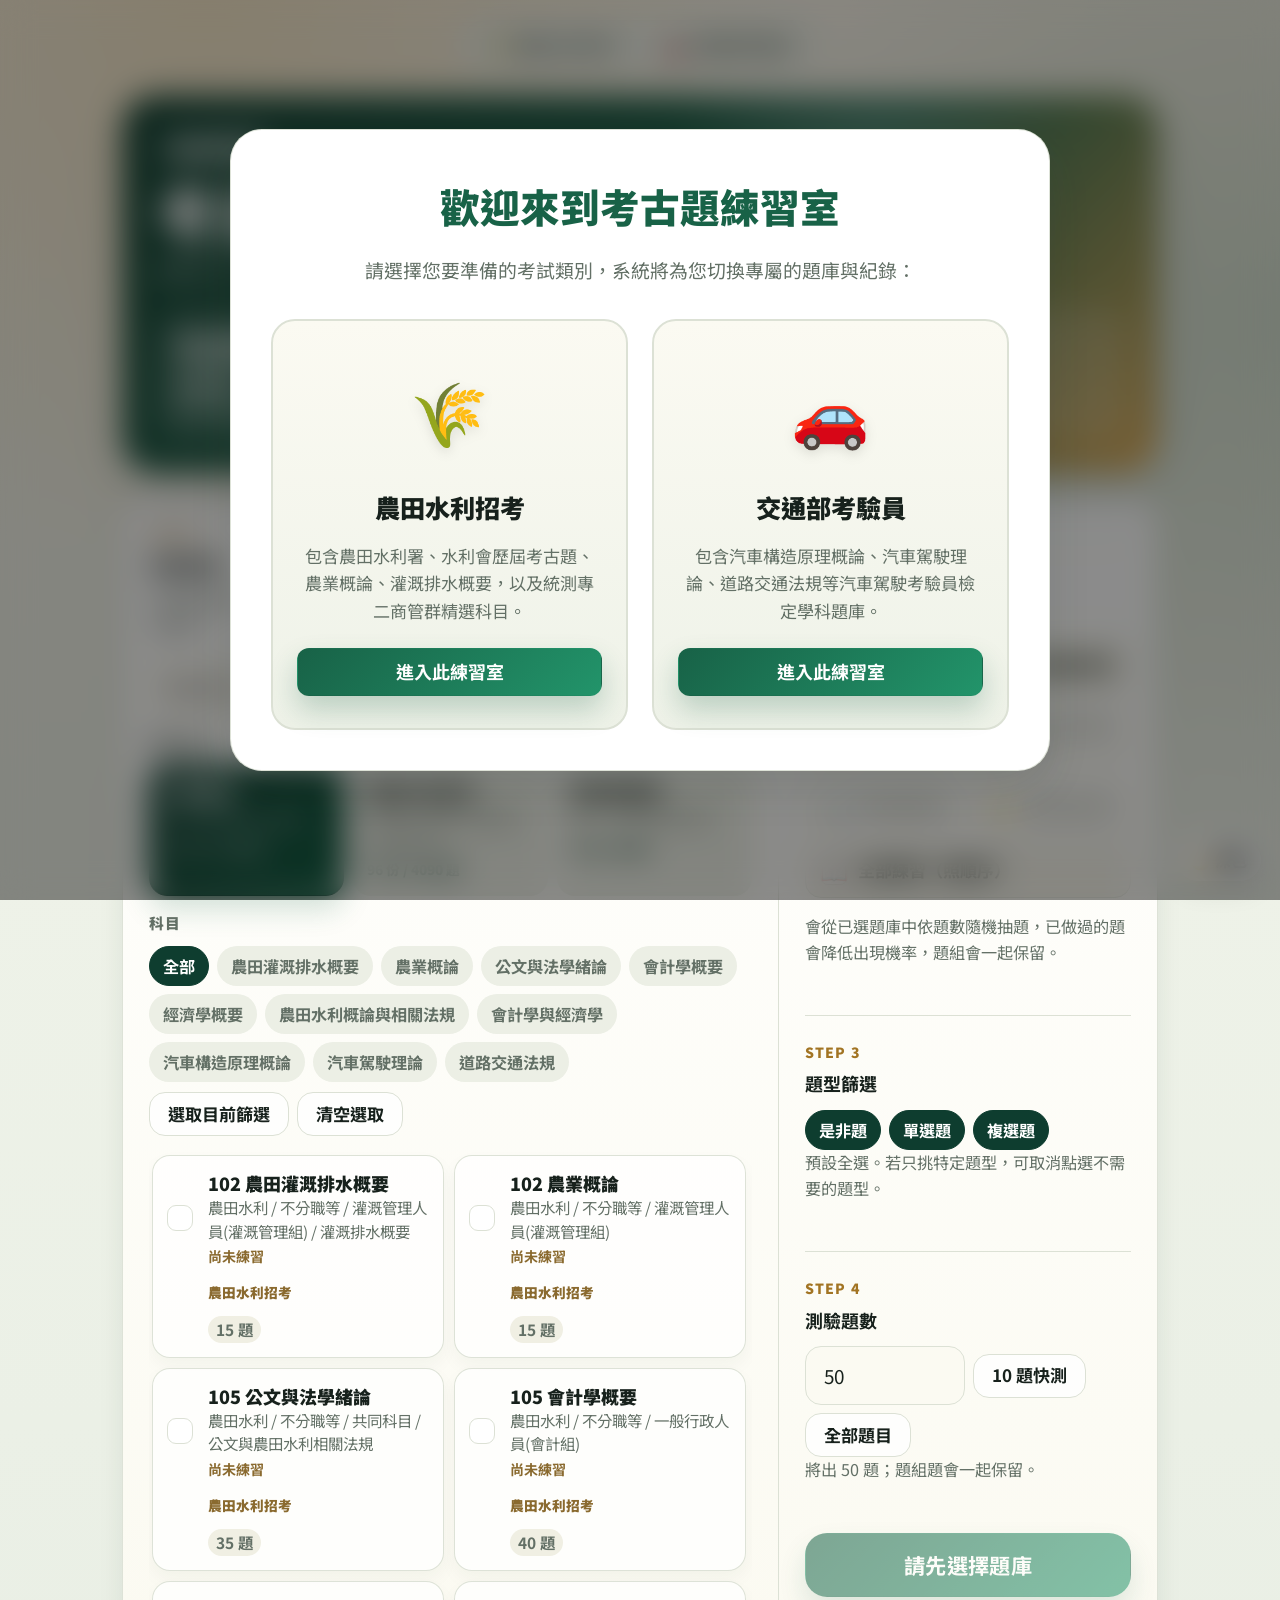
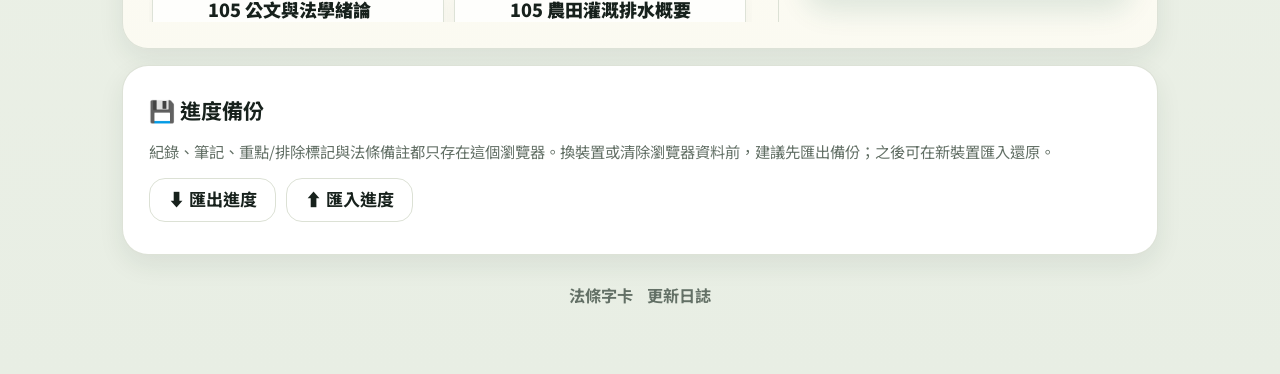
==== index.html @ 8296f707 "feat: 歷程紀錄加入展開/收合，預設只顯示最近 5 筆 Co-Authored-By: Claude Opus 4.8 <noreply@anthropic.com>" ====
<!DOCTYPE html>
<html lang="zh-TW">

<head>
  <link rel="icon" href="assets/icons/icon-192.png">
  <link rel="manifest" href="manifest.json">
  <link rel="apple-touch-icon" href="assets/icons/apple-touch-icon.png">
  <meta name="theme-color" content="#0e3d2f">
  <meta charset="UTF-8">
  <meta name="viewport" content="width=device-width, initial-scale=1.0">
  <title>考古題練習室 | 靜態版</title>
  <link rel="stylesheet" href="css/style.css?v=theme2">
</head>

<body>
  <div class="container fade-in">

    <!-- Top segmented track switcher -->
    <div class="track-switcher-wrap">
      <div class="track-switcher">
        <button class="track-btn" id="trackBtnIrrigation" onclick="switchTrack('irrigation')">🌾 農田水利招考</button>
        <button class="track-btn" id="trackBtnTraffic" onclick="switchTrack('traffic')">🚗 交通部考驗員</button>
      </div>
    </div>

    <section class="hero-panel">
      <div class="page-header">
        <div class="eyebrow">題庫持續更新</div>
        <h1>考古題練習室</h1>
        <p class="subtitle">農田水利、統測專二與更多題庫，都用同一套流程練習。</p>
      </div>

      <div class="stat-row" id="statRow">
        <div class="stat-box" onclick="navigateToBrowse()">
          <div class="num" id="totalCount">...</div>
          <div class="lbl">題庫總覽</div>
          <div class="stat-note">查看全部題庫</div>
        </div>
        <div class="stat-box" onclick="navigateTo('wrong.html?scope=today')">
          <div class="num red" id="todayWrongCount">0</div>
          <div class="lbl">今日錯題</div>
          <div class="stat-note">立即複習</div>
        </div>
        <div class="stat-box" onclick="navigateTo('wrong.html?scope=past')">
          <div class="num red" id="pastWrongCount">0</div>
          <div class="lbl">往日錯題</div>
          <div class="stat-note">回頭補洞</div>
        </div>
        <div class="stat-box" onclick="navigateToBrowse()">
          <div class="num" id="practicedCount">0</div>
          <div class="lbl">已練題數</div>
          <div class="stat-note" id="practicedNote">尚未開始</div>
        </div>
      </div>
    </section>

    <!-- Settings -->
    <div class="card quiz-dashboard mb-16">
      <div class="settings-section">
        <div class="settings-head">
          <div>
            <div class="section-kicker">Step 1</div>
            <label>挑選題庫</label>
            <div class="settings-hint">先選題庫系列，再挑該系列底下的科目與年份；也可以一次勾多份混合練習。</div>
          </div>
          <div class="selected-pill" id="selectedSummary">載入中...</div>
        </div>

        <input id="bankSearch" class="bank-search" type="search" placeholder="搜尋年份、科目、來源，例如 112、會計、統測..." oninput="renderBankBrowser()">
        <div class="filter-label">題庫系列</div>
        <div class="collection-grid" id="sourceFilters"></div>
        <div class="filter-label">科目</div>
        <div class="filter-row" id="subjectFilters"></div>
        <div class="bank-toolbar">
          <button class="btn btn-secondary btn-sm" onclick="selectVisibleBanks()">選取目前篩選</button>
          <button class="btn btn-secondary btn-sm" onclick="clearSelectedBanks()">清空選取</button>
        </div>
        <div id="bankList" class="bank-list">
          <div class="text-dim">題庫載入中...</div>
        </div>
      </div>

      <div class="settings-section">
        <div class="section-kicker">Step 2</div>
        <label class="mb-8">測驗模式</label>
        <!-- Premium Grid Mode Select Cards -->
        <div class="mode-select-grid mb-16" id="modeSelectGrid">
          <div class="mode-card active" data-value="random" onclick="selectQuizMode('random')">
            <span class="mode-icon">🎲</span>
            <span class="mode-title">隨機抽題</span>
          </div>
          <div class="mode-card" data-value="unseen" id="modeCardUnseen" onclick="selectQuizMode('unseen')">
            <span class="mode-icon">🆕</span>
            <span class="mode-title">沒做過的題</span>
          </div>
          <div class="mode-card" data-value="wrong" id="modeCardWrong" onclick="selectQuizMode('wrong')">
            <span class="mode-icon">❌</span>
            <span class="mode-title">曾錯過的題</span>
          </div>
          <div class="mode-card" data-value="still-wrong" id="modeCardStillWrong" onclick="selectQuizMode('still-wrong')">
            <span class="mode-icon">⏳</span>
            <span class="mode-title">至今仍錯的題</span>
          </div>
          <div class="mode-card" data-value="stat" id="modeCardStat" onclick="selectQuizMode('stat')">
            <span class="mode-icon">📊</span>
            <span class="mode-title">常錯題篩選</span>
          </div>
          <div class="mode-card" data-value="key" id="modeCardKey" onclick="selectQuizMode('key')">
            <span class="mode-icon">⭐</span>
            <span class="mode-title">重點標記題</span>
          </div>
          <div class="mode-card" data-value="all" onclick="selectQuizMode('all')">
            <span class="mode-icon">📖</span>
            <span class="mode-title">全部練習（照順序）</span>
          </div>
        </div>
        <input type="hidden" id="quizMode" value="random">
        <div class="settings-hint" id="modeHelp">會從已選題庫中依題數抽題，已做過的題會降低出現機率，題組會一起保留。</div>
        <div id="statFilterPanel" class="mode-scope-panel" style="display:none">
          <div class="scope-head">
            <span class="scope-title">篩選門檻</span>
            <span class="scope-summary" id="statFilterCount"></span>
          </div>
          <div class="scope-hint">依每題歷史累計成績篩選，與題目上的「作答 N 次 · 對 X／錯 Y」同口徑（跳過不計，後來答對過仍算錯過）。</div>
          <div class="stat-filter-row">
            <span>累計答錯 ≥</span>
            <input id="statMinWrong" class="number-input stat-num-input" type="number" min="1" step="1" value="3" inputmode="numeric" oninput="onStatFilterChange()">
            <span>次，且正確率低於</span>
            <input id="statMaxAcc" class="number-input stat-num-input" type="number" min="1" max="100" step="1" placeholder="不限" inputmode="numeric" oninput="onStatFilterChange()">
            <span>%（留空＝不限）</span>
          </div>
        </div>
        <div id="modeScopePanel" class="mode-scope-panel" style="display:none"></div>
      </div>

      <div class="settings-section">
        <div class="section-kicker">Step 3</div>
        <label class="mb-8">題型篩選</label>
        <div class="filter-row" id="typeFilters">
          <button class="filter-chip active" id="typeBtnTF" onclick="toggleTypeFilter('tf')">是非題</button>
          <button class="filter-chip active" id="typeBtnSC" onclick="toggleTypeFilter('sc')">單選題</button>
          <button class="filter-chip active" id="typeBtnMC" onclick="toggleTypeFilter('mc')">複選題</button>
        </div>
        <div class="settings-hint">預設全選。若只挑特定題型，可取消點選不需要的題型。</div>
      </div>

      <div class="settings-section">
        <div class="section-kicker">Step 4</div>
        <label class="mb-8">測驗題數</label>
        <div class="quiz-count-row">
          <input id="numQuestions" class="number-input" type="number" min="1" step="1" value="50" inputmode="numeric" oninput="syncCountFromInput()">
          <button class="btn btn-secondary btn-sm" onclick="setQuestionCount(10)">10 題快測</button>
          <button class="btn btn-secondary btn-sm" onclick="setQuestionCount(0)">全部題目</button>
        </div>
        <div class="settings-hint" id="countHelp">輸入 1 以上的題數；選「全部題目」會使用目前題庫可用的全部題數。</div>
      </div>

      <button id="startBtn" class="btn btn-primary btn-block" onclick="doStart()">🚀 開始測驗練習</button>
    </div>

    <div id="resumeCard" class="card mb-16" style="display:none;border-color:var(--gold);background:var(--paper)">
      <div style="display:flex;align-items:center;justify-content:space-between;flex-wrap:wrap;gap:12px">
        <div>
          <strong style="font-size:1.1rem">👋 您有上次未完成的測驗</strong>
          <div class="text-dim" style="font-size:0.95rem" id="resumeInfo"></div>
        </div>
        <div style="display:flex;gap:10px">
          <button class="btn btn-primary btn-sm" onclick="doResume()">繼續測驗</button>
          <button class="btn btn-secondary btn-sm" onclick="discardSession()">捨棄</button>
        </div>
      </div>
    </div>

    <!-- History -->
    <div class="card" id="historyCard" style="display:none">
      <h3 class="mb-12">📊 歷程紀錄</h3>
      <div id="historyList"></div>
      <div class="mt-16 text-center">
        <button class="btn btn-danger btn-sm" onclick="clearAll()">🧹 清除所有紀錄</button>
      </div>
    </div>

    <!-- Data backup -->
    <div class="card" id="backupCard">
      <h3 class="mb-8">💾 進度備份</h3>
      <p class="text-dim" style="font-size:0.85rem;margin-bottom:12px">紀錄、筆記、重點/排除標記與法條備註都只存在這個瀏覽器。換裝置或清除瀏覽器資料前，建議先匯出備份；之後可在新裝置匯入還原。</p>
      <div style="display:flex;gap:10px;flex-wrap:wrap">
        <button class="btn btn-secondary btn-sm" onclick="doExportProgress()">⬇️ 匯出進度</button>
        <label class="btn btn-secondary btn-sm" style="cursor:pointer">⬆️ 匯入進度
          <input id="progressImport" type="file" accept="application/json" onchange="doImportProgress(event)" style="display:none">
        </label>
      </div>
    </div>

    <div class="footer-links">
      <a href="laws.html">法條字卡</a>
      <a href="changelog.html">更新日誌</a>
    </div>

  </div>

  <!-- Stunning full-screen Glassmorphic Track Selection Overlay -->
  <div class="track-overlay" id="trackOverlay" style="display: none;">
    <div class="track-modal fade-in">
      <div class="track-modal-header">
        <h2>歡迎來到考古題練習室</h2>
        <p>請選擇您要準備的考試類別，系統將為您切換專屬的題庫與紀錄：</p>
      </div>
      <div class="track-cards-container">
        <div class="track-card card-irrigation" onclick="selectTrack('irrigation')">
          <div class="track-icon">🌾</div>
          <h3>農田水利招考</h3>
          <p>包含農田水利署、水利會歷屆考古題、農業概論、灌溉排水概要，以及統測專二商管群精選科目。</p>
          <button class="btn btn-primary btn-block" style="min-height: 48px; border-radius: 12px; font-size: 1rem; padding: 8px 16px;">進入此練習室</button>
        </div>
        <div class="track-card card-traffic" onclick="selectTrack('traffic')">
          <div class="track-icon">🚗</div>
          <h3>交通部考驗員</h3>
          <p>包含汽車構造原理概論、汽車駕駛理論、道路交通法規等汽車駕駛考驗員檢定學科題庫。</p>
          <button class="btn btn-primary btn-block" style="min-height: 48px; border-radius: 12px; font-size: 1rem; padding: 8px 16px;">進入此練習室</button>
        </div>
      </div>
    </div>
  </div>

  <script src="js/shared.js?v=theme2"></script>
  <script>
    let allQuestions = [];
    let currentBank = '';
    let BANK_INFO = [];
    let ALL_BANKS = [];
    let selectedBanks = new Set();
    let activeSource = '全部';
    let activeSubject = '全部';
    let visibleBanks = [];
    let useAllQuestions = false;

    let COLLECTIONS = [];

    function selectTrack(track) {
      setSelectedTrack(track);
      
      const overlay = document.getElementById('trackOverlay');
      overlay.style.opacity = '0';
      setTimeout(() => {
        overlay.style.display = 'none';
        overlay.style.opacity = '1';
      }, 300);
      
      document.getElementById('trackBtnIrrigation').classList.toggle('active', track === 'irrigation');
      document.getElementById('trackBtnTraffic').classList.toggle('active', track === 'traffic');
      
      applyTrackFilter();
      updateSubtitle();
    }

    function switchTrack(track) {
      if (getSelectedTrack() === track) return;
      setSelectedTrack(track);
      
      document.getElementById('trackBtnIrrigation').classList.toggle('active', track === 'irrigation');
      document.getElementById('trackBtnTraffic').classList.toggle('active', track === 'traffic');
      
      applyTrackFilter();
      updateSubtitle();
    }

    function updateSubtitle() {
      const track = getSelectedTrack();
      const subtitleEl = document.querySelector('.hero-panel .subtitle');
      if (subtitleEl) {
        if (track === 'traffic') {
          subtitleEl.textContent = '交通部公路局公路監理人員汽車駕駛考驗員歷年精選學科題庫。';
        } else {
          subtitleEl.textContent = '農田水利、統測專二與更多題庫，都用同一套流程練習。';
        }
      }
    }

    function applyTrackFilter() {
      const track = getSelectedTrack();
      
      if (track === 'traffic') {
        COLLECTIONS = [
          { id: '全部', title: '全部題庫', desc: '跨系列搜尋與混合練習' },
          { id: 'traffic-structure', title: '汽車構造原理', desc: '汽車構造與構造原理概論' },
          { id: 'traffic-theory', title: '汽車駕駛理論', desc: '駕駛理論與安全駕駛知識' },
          { id: 'traffic-law', title: '道路交通法規', desc: '交通安全法規與相關監理實務' }
        ];
      } else {
        COLLECTIONS = [
          { id: '全部', title: '全部題庫', desc: '跨系列搜尋與混合練習' },
          { id: 'irrigation', title: '農田水利招考', desc: '水利會、農田水利署與共同/專業科目' },
          { id: 'tve-business', title: '統測商管群', desc: '專二：會計學與經濟學' }
        ];
      }
      
      const colGrid = document.getElementById('sourceFilters');
      if (colGrid) {
        colGrid.style.setProperty('--cols', track === 'traffic' ? 4 : 3);
      }

      BANK_INFO = ALL_BANKS.filter(isBankInActiveTrack);
      selectedBanks = new Set();
      
      document.getElementById('totalCount').textContent =
        BANK_INFO.reduce((sum, bank) => sum + (bank.count || 0), 0);
      
      activeSource = '全部';
      activeSubject = '全部';
      renderBankBrowser();
      
      // 2. Check for saved session
      try {
        const raw = localStorage.getItem('quiz_session');
        if (raw) {
          const saved = JSON.parse(raw);
          if (saved.quizQ && saved.quizQ.length > 0) {
            const sessionBank = saved.bank || (saved.quizQ[0] && saved.quizQ[0]._bank) || '';
            if (isBankFileInActiveTrack(sessionBank)) {
              const answered = Object.keys(saved.userAns || {}).length;
              const total = saved.quizQ.length;
              const mins = Math.floor((saved.elapsed || 0) / 60);
              document.getElementById('resumeInfo').textContent =
                `${total} 題中已做 ${answered} 題，已用時 ${mins} 分鐘`;
              document.getElementById('resumeCard').style.display = 'block';
            } else {
              document.getElementById('resumeCard').style.display = 'none';
            }
          }
        } else {
          document.getElementById('resumeCard').style.display = 'none';
        }
      } catch { }

      const wp = getWrongPool();
      document.getElementById('todayWrongCount').textContent = wp.today_wrong.length;
      document.getElementById('pastWrongCount').textContent = wp.past_wrong.length;

      const ps = getPracticeStats();
      const trackTotal = BANK_INFO.reduce((sum, bank) => sum + (bank.count || 0), 0);
      const pct = trackTotal ? Math.round(ps.attemptedCount / trackTotal * 100) : 0;
      document.getElementById('practicedCount').textContent = ps.attemptedCount;
      document.getElementById('practicedNote').textContent = ps.attemptedCount
        ? `共 ${trackTotal} 題 · 涵蓋 ${pct}%`
        : '尚未開始';

      const wrongCard = document.getElementById('modeCardWrong');
      const stillWrongCard = document.getElementById('modeCardStillWrong');
      const statCard = document.getElementById('modeCardStat');
      const keyCard = document.getElementById('modeCardKey');

      if (wrongCard && stillWrongCard) {
        const hasWrong = wp.ever_wrong.length > 0;
        wrongCard.classList.toggle('disabled', !hasWrong);
        stillWrongCard.classList.toggle('disabled', !hasWrong);
        wrongCard.querySelector('.mode-title').textContent = hasWrong ? `曾錯過的題 (${wp.ever_wrong.length})` : '曾錯過的題';
        stillWrongCard.querySelector('.mode-title').textContent = hasWrong ? `至今仍錯的題 (${wp.still_wrong.length})` : '至今仍錯的題';
        // 常錯題篩選與「曾錯過的題」共用同一個母集合（錯 ≥ 1 次），沒錯題時一併停用
        if (statCard) statCard.classList.toggle('disabled', !hasWrong);
      }

      const keyQuestions = getQuestionsWithTag('key').filter(item => isBankFileInActiveTrack(item.bank));
      const keyCount = keyQuestions.length;
      if (keyCard) {
        const hasKey = keyCount > 0;
        keyCard.classList.toggle('disabled', !hasKey);
        keyCard.querySelector('.mode-title').textContent = hasKey ? `重點標記題 (${keyCount})` : '重點標記題';
      }

      // Reset to random if active mode is disabled
      const activeVal = document.getElementById('quizMode').value;
      if ((activeVal === 'wrong' || activeVal === 'still-wrong' || activeVal === 'stat') && wp.ever_wrong.length === 0) {
        selectQuizMode('random');
      } else if (activeVal === 'key' && keyCount === 0) {
        selectQuizMode('random');
      }
      updateModeHelp();
      renderModeScopePanel();

      renderHistoryList();
    }

    function bankFileLabel(file) {
      const b = ALL_BANKS.find(x => x.file === file);
      if (b) return bankTitle(b);
      return (file || '').replace(/^.*\//, '').replace(/\.json$/, '');
    }

    function sessionBankSummary(h) {
      const files = [...new Set((h.answers || []).map(a => a.bank).filter(Boolean))];
      if (!files.length) return '';
      // 依 displayName（含年份+科目）分組，組內列出梯次/年度檢定，避免同名混淆
      const groups = new Map();
      files.forEach(f => {
        const b = ALL_BANKS.find(x => x.file === f);
        const title = b ? bankTitle(b) : bankFileLabel(f);
        const cat = b ? (b.category || '') : '';
        if (!groups.has(title)) groups.set(title, []);
        if (cat) groups.get(title).push(cat);
      });
      return [...groups.entries()]
        .map(([title, cats]) => cats.length ? `${title}（${cats.join('、')}）` : title)
        .join('、');
    }

    // 歷程紀錄預設只顯示最近幾筆，其餘可展開／收合
    const HISTORY_COLLAPSE_THRESHOLD = 5;
    let historyExpanded = false;

    function toggleHistoryExpanded() {
      historyExpanded = !historyExpanded;
      renderHistoryList();
    }

    function renderHistoryList() {
      const allHistory = loadLocalHistory();
      const filteredHistory = allHistory
        .map((h, index) => ({ record: h, index }))
        .filter(item => isSessionInActiveTrack(item.record));

      const historyCard = document.getElementById('historyCard');
      const list = document.getElementById('historyList');

      if (filteredHistory.length > 0) {
        historyCard.style.display = 'block';
        const ordered = filteredHistory.slice().reverse();
        const collapsible = ordered.length > HISTORY_COLLAPSE_THRESHOLD;
        const shown = (collapsible && !historyExpanded)
          ? ordered.slice(0, HISTORY_COLLAPSE_THRESHOLD)
          : ordered;
        const rows = shown.map((item) => {
          const h = item.record;
          const realIdx = item.index;
          const pct = h.score || 0;
          const cls = pct >= 70 ? 'text-green' : 'text-red';
          const bankSummary = sessionBankSummary(h);
          return `<div style="display:flex;justify-content:space-between;align-items:center;padding:10px 0;border-bottom:1px solid var(--border);">
          <div>
            <div>
              <span class="text-dim" style="font-size:0.9rem">${h.date || '?'}</span>
              <span class="fw-900 ${cls}" style="margin-left:12px">${pct}分 (${h.correct}/${h.total})</span>
            </div>
            ${bankSummary ? `<div class="text-dim" style="font-size:0.8rem;margin-top:3px">📄 ${esc(bankSummary)}</div>` : ''}
          </div>
          <div style="display:flex;gap:8px;">
            <button class="btn btn-secondary btn-sm" style="padding:6px 12px;min-height:36px;font-size:0.85rem" onclick="viewHistory(${realIdx})">查閱</button>
            <button class="btn btn-sm" style="padding:6px 12px;min-height:36px;font-size:0.85rem;background:var(--wrong-bg);color:var(--wrong);border:1px solid #e57373" onclick="deleteSingle(${realIdx})">刪除</button>
          </div>
        </div>`;
        }).join('');
        const toggle = collapsible
          ? `<div class="text-center" style="margin-top:12px">
              <button class="btn btn-secondary btn-sm" style="font-size:0.85rem" onclick="toggleHistoryExpanded()">${historyExpanded ? '收合' : `展開全部 (${ordered.length})`}</button>
            </div>`
          : '';
        list.innerHTML = rows + toggle;
      } else {
        historyCard.style.display = 'none';
        list.innerHTML = '';
      }
    }

    function bankTitle(bank) {
      return bank.displayName || `${bank.year || ''} ${bank.subject || bank.name || ''}`.trim();
    }

    function getSelectedBankList() {
      return BANK_INFO.filter(bank => selectedBanks.has(bank.file));
    }

    function selectedTotalCount() {
      return getSelectedBankList().reduce((sum, bank) => sum + (bank.count || 0), 0);
    }

    function updateSelectedSummary() {
      const selected = getSelectedBankList();
      const total = selectedTotalCount();
      document.getElementById('selectedSummary').textContent = selected.length
        ? `已選 ${selected.length} 份 / ${total} 題`
        : '請選擇題庫';
      currentBank = selected[0]?.file || '';
      syncCountFromInput();
      updateStartState();
    }

    function updateStartState() {
      const btn = document.getElementById('startBtn');
      if (!btn) return;
      const mode = document.getElementById('quizMode')?.value || 'random';
      const isScopeMode = SCOPE_MODES.includes(mode);
      let ready, emptyText;
      if (isScopeMode) {
        // scopeSelected 為 null 代表尚未渲染（視同全選）；否則需至少留一個來源題庫
        ready = !scopeSelected || scopeSelected.size > 0;
        emptyText = '請至少選擇一個來源題庫';
        if (mode === 'stat' && getModeSourceItems('stat').length === 0) {
          ready = false;
          emptyText = '沒有符合篩選門檻的題目';
        }
      } else {
        ready = selectedBanks.size > 0;
        emptyText = '請先選擇題庫';
      }
      btn.disabled = !ready;
      btn.textContent = ready ? '🚀 開始測驗練習' : emptyText;
    }

    function selectQuizMode(mode) {
      const card = document.querySelector(`.mode-card[data-value="${mode}"]`);
      if (card && card.classList.contains('disabled')) return;

      // Update active class
      document.querySelectorAll('.mode-card').forEach(c => c.classList.remove('active'));
      if (card) card.classList.add('active');

      // Update hidden input value
      const modeInput = document.getElementById('quizMode');
      if (modeInput) modeInput.value = mode;

      // 切換模式時重設「來源題庫」篩選（不同模式的錯題來源不同），預設全選
      scopeSelected = null;
      updateModeHelp();
      renderModeScopePanel();
    }

    // 「曾錯過/至今仍錯/重點標記」模式（SCOPE_MODES，定義於 shared.js）的來源題庫篩選（null 代表全選）
    let scopeSelected = null;
    let scopeBanks = [];

    // 「常錯題篩選」模式目前的門檻（minWrong 至少 1，避免抽到沒錯過的題）
    function getStatFilterParams() {
      const p = parseStatFilterInputs(
        document.getElementById('statMinWrong')?.value,
        document.getElementById('statMaxAcc')?.value
      );
      return { minWrong: Math.max(1, p.minWrong), maxAccPct: p.maxAccPct };
    }

    function updateStatFilterCount() {
      const el = document.getElementById('statFilterCount');
      if (!el) return;
      el.textContent = `符合門檻 ${getModeSourceItems('stat').length} 題`;
    }

    function onStatFilterChange() {
      // 門檻變動等於重新定義來源集合，題庫篩選重置為全選；
      // 若沿用舊選取，被門檻暫時剔除再加回的題庫會默默維持未勾選
      scopeSelected = null;
      renderModeScopePanel();
      updateStatFilterCount();
      updateStartState();
    }

    function getModeSourceItems(mode) {
      if (mode === 'wrong' || mode === 'still-wrong') {
        const wp = getWrongPool();
        return mode === 'wrong' ? wp.ever_wrong : wp.still_wrong;
      }
      if (mode === 'stat') {
        const p = getStatFilterParams();
        return getStatFilteredItems(p.minWrong, p.maxAccPct);
      }
      if (mode === 'key') {
        return getQuestionsWithTag('key')
          .filter(item => isBankFileInActiveTrack(item.bank))
          .map(item => ({ bank: item.bank, qid: item.qid }));
      }
      return [];
    }

    function getModeSourceBanks(mode) {
      const counts = {};
      for (const it of getModeSourceItems(mode)) counts[it.bank] = (counts[it.bank] || 0) + 1;
      const banks = Object.keys(counts).map(file => ({ file, count: counts[file], title: bankFileLabel(file) }));
      // 清單內若有同名（年度＋科目相同、僅梯次/組別不同）的題庫，補上 category 以利區分
      const nameCount = {};
      banks.forEach(b => { nameCount[b.title] = (nameCount[b.title] || 0) + 1; });
      banks.forEach(b => {
        if (nameCount[b.title] > 1) {
          const info = ALL_BANKS.find(x => x.file === b.file);
          if (info && info.category && !b.title.includes(info.category)) b.title += ` · ${info.category}`;
        }
      });
      return banks.sort((a, b) => b.count - a.count || a.title.localeCompare(b.title));
    }

    function renderModeScopePanel() {
      const mode = document.getElementById('quizMode').value;
      const panel = document.getElementById('modeScopePanel');
      if (!panel) return;
      if (!SCOPE_MODES.includes(mode)) { panel.style.display = 'none'; return; }

      const banks = getModeSourceBanks(mode);
      const total = banks.reduce((s, b) => s + b.count, 0);
      if (!banks.length) { panel.style.display = 'none'; return; }

      const valid = new Set(banks.map(b => b.file));
      if (!scopeSelected) {
        // null 代表尚未初始化 → 預設全選（空集合是使用者刻意「全不選」，需保留）
        scopeSelected = new Set(valid);
      } else {
        // 移除已不存在的題庫（例如該題庫的錯題已全部答對）
        scopeSelected = new Set([...scopeSelected].filter(f => valid.has(f)));
      }

      scopeBanks = banks;
      panel.style.display = 'block';
      panel.innerHTML = `
        <div class="scope-head">
          <span class="scope-title">限定來源題庫</span>
          <span class="scope-summary"></span>
        </div>
        <div class="scope-hint">這些是你的錯題／標記題實際所在的題庫，預設全選；取消勾選可只練特定來源。</div>
        <div class="bank-toolbar">
          <button class="btn btn-secondary btn-sm" onclick="setAllScope(true)">全選</button>
          <button class="btn btn-secondary btn-sm" onclick="setAllScope(false)">全不選</button>
        </div>
        <div class="scope-list">
          ${banks.map(b => `
            <label class="scope-item ${scopeSelected.has(b.file) ? 'selected' : ''}" data-file="${esc(b.file)}">
              <input type="checkbox" ${scopeSelected.has(b.file) ? 'checked' : ''} onchange="toggleScopeBank(this)">
              <span class="scope-item-title"><span class="scope-marquee">${esc(b.title)}</span></span>
              <span class="scope-item-count">${b.count} 題</span>
            </label>`).join('')}
        </div>`;
      updateScopeSummary();
      applyScopeMarquee();
    }

    // 量測每個標題是否超出可視寬度，只有超出的才啟用跑馬燈，並依超出量決定捲動距離與速度
    function applyScopeMarquee() {
      document.querySelectorAll('#modeScopePanel .scope-item-title').forEach(box => {
        const inner = box.querySelector('.scope-marquee');
        if (!inner) return;
        box.classList.remove('is-marquee');
        box.style.removeProperty('--marquee-shift');
        box.style.removeProperty('--marquee-dur');
        const overflow = inner.scrollWidth - box.clientWidth;
        if (overflow > 2) {
          const dist = overflow + 8;
          box.style.setProperty('--marquee-shift', `-${dist}px`);
          box.style.setProperty('--marquee-dur', `${Math.max(5, dist / 22).toFixed(1)}s`);
          box.classList.add('is-marquee');
        }
      });
    }

    let _scopeResizeTimer = null;
    window.addEventListener('resize', () => {
      clearTimeout(_scopeResizeTimer);
      _scopeResizeTimer = setTimeout(applyScopeMarquee, 150);
    });
    // Web 字型載入後字寬會變，首次量測可能失準，需重量一次
    if (document.fonts && document.fonts.ready) document.fonts.ready.then(applyScopeMarquee);

    // 只更新統計文字與開始鈕狀態，避免重建 innerHTML 導致清單捲動位置被重置
    function updateScopeSummary() {
      const panel = document.getElementById('modeScopePanel');
      const summary = panel && panel.querySelector('.scope-summary');
      if (!summary) return;
      const total = scopeBanks.reduce((s, b) => s + b.count, 0);
      const selCount = scopeBanks.filter(b => scopeSelected && scopeSelected.has(b.file)).reduce((s, b) => s + b.count, 0);
      summary.textContent = `已選 ${selCount} 題 / 共 ${total} 題`;
      updateStartState();
    }

    function toggleScopeBank(input) {
      // null 代表全選，先補齊為全部來源再增刪
      if (!scopeSelected) scopeSelected = new Set(scopeBanks.map(b => b.file));
      const item = input.closest('.scope-item');
      const file = item.dataset.file;
      if (input.checked) scopeSelected.add(file); else scopeSelected.delete(file);
      item.classList.toggle('selected', input.checked);
      updateScopeSummary();
    }

    function setAllScope(selectAll) {
      scopeSelected = selectAll ? new Set(scopeBanks.map(b => b.file)) : new Set();
      document.querySelectorAll('#modeScopePanel .scope-item').forEach(item => {
        const on = scopeSelected.has(item.dataset.file);
        item.classList.toggle('selected', on);
        const cb = item.querySelector('input');
        if (cb) cb.checked = on;
      });
      updateScopeSummary();
    }

    function renderFilterButtons(containerId, items, active, handlerName) {
      document.getElementById(containerId).innerHTML = items.map(item =>
        `<button class="filter-chip ${item === active ? 'active' : ''}" onclick="${handlerName}(${jsArg(item)})">${esc(item)}</button>`
      ).join('');
    }

    function renderCollectionCards() {
      document.getElementById('sourceFilters').innerHTML = COLLECTIONS.map(item => {
        const banks = item.id === '全部'
          ? BANK_INFO
          : BANK_INFO.filter(bank => bankCollection(bank) === item.id);
        const questionCount = banks.reduce((sum, bank) => sum + (bank.count || 0), 0);
        return `<div class="collection-card ${item.id === activeSource ? 'active' : ''}" onclick="setSourceFilter(${jsArg(item.id)})">
          <span class="collection-title">${esc(item.title)}</span>
          <span class="collection-desc">${esc(item.desc)}</span>
          <span class="collection-count">${banks.length} 份 / ${questionCount} 題</span>
        </div>`;
      }).join('');
    }

    function setSourceFilter(source) {
      activeSource = source;
      activeSubject = '全部';
      renderBankBrowser();
    }

    function setSubjectFilter(subject) {
      activeSubject = subject;
      renderBankBrowser();
    }

    function bankMatchesSearch(bank, query) {
      if (!query) return true;
      const haystack = [
        bank.year,
        bank.subject,
        bank.originalSubject,
        bank.source,
        collectionLabel(bankCollection(bank)),
        bank.category,
        bank.name,
        bank.file,
      ].filter(Boolean).join(' ').toLowerCase();
      return haystack.includes(query.toLowerCase());
    }

    function getFilteredBanks() {
      const query = document.getElementById('bankSearch')?.value.trim() || '';
      return BANK_INFO.filter(bank =>
        (activeSource === '全部' || bankCollection(bank) === activeSource) &&
        (activeSubject === '全部' || bank.subject === activeSubject) &&
        bankMatchesSearch(bank, query)
      );
    }

    function renderBankBrowser() {
      renderCollectionCards();
      const scopedBanks = BANK_INFO.filter(bank => activeSource === '全部' || bankCollection(bank) === activeSource);
      const subjects = ['全部', ...new Set(scopedBanks.map(bank => bank.subject).filter(Boolean))];
      if (!subjects.includes(activeSubject)) activeSubject = '全部';
      renderFilterButtons('subjectFilters', subjects, activeSubject, 'setSubjectFilter');

      visibleBanks = getFilteredBanks();
      const list = document.getElementById('bankList');
      if (!visibleBanks.length) {
        list.innerHTML = '<div class="empty-state">找不到符合條件的題庫。</div>';
        updateSelectedSummary();
        return;
      }

      const ps = getPracticeStats();
      list.innerHTML = visibleBanks.map(bank => {
        const selected = selectedBanks.has(bank.file);
        const warnCount = getBankWarningCount(bank.file);
        const warningBadge = warnCount > 0 ? `<span class="bank-warning-badge">⚠️ ${warnCount} 題受修法影響</span>` : '';
        const pb = ps.perBank[bank.file];
        const practiceInfo = pb
          ? `🕒 最後練習 ${formatMonthDay(pb.lastIso)} · 已練 ${pb.attempted.size}/${bank.count}`
          : '尚未練習';
        return `<div class="bank-card ${selected ? 'selected' : ''}" onclick="toggleBank(${jsArg(bank.file)})">
          <span class="bank-check">${selected ? '✓' : ''}</span>
          <span class="bank-main">
            <span class="bank-title">${esc(bankTitle(bank))}</span>
            <span class="bank-meta">${esc(bankMeta(bank))}</span>
            <span class="bank-practice ${pb ? '' : 'is-fresh'}">${practiceInfo}</span>
          </span>
          <span class="bank-series">${esc(collectionLabel(bankCollection(bank)))}</span>
          <span class="bank-count">${bank.count} 題${warningBadge}</span>
        </div>`;
      }).join('');
      updateSelectedSummary();
    }

    function toggleBank(file) {
      if (selectedBanks.has(file)) selectedBanks.delete(file);
      else selectedBanks.add(file);
      renderBankBrowser();
    }

    function selectVisibleBanks() {
      visibleBanks.forEach(bank => selectedBanks.add(bank.file));
      renderBankBrowser();
    }

    function clearSelectedBanks() {
      selectedBanks.clear();
      renderBankBrowser();
    }

    async function loadBank(bank) {
      if (!bank) {
        allQuestions = [];
        return;
      }
      currentBank = bank;
      try {
        allQuestions = await fetchJson(bank);
      } catch (e) {
        console.error('Failed to load question bank', bank, e);
        allQuestions = [];
        showToast('題庫讀取失敗，請重新整理後再試');
      }
    }

    async function loadBanks() {
      try {
        const banks = await fetchJson('data/banks.json');
        if (banks && banks.length > 0) {
          registerBankIndex(banks);
          ALL_BANKS = banks.map(b => ({
            ...b,
            source: b.source || '農田水利',
            subject: b.subject || b.name,
          }));
          applyTrackFilter();
          return '';
        }
      } catch (e) { 
        console.error("Failed to load banks", e);
        showToast('題庫索引讀取失敗，請確認 GitHub Pages 已部署完整');
      }
      return '';
    }

    async function init() {
      await initOverrides();
      // 0. Set up persona switcher and check for saved track
      const track = getSelectedTrack();
      if (!track) {
        // Show selection overlay
        document.getElementById('trackOverlay').style.display = 'flex';
      } else {
        document.getElementById('trackBtnIrrigation').classList.toggle('active', track === 'irrigation');
        document.getElementById('trackBtnTraffic').classList.toggle('active', track === 'traffic');
        updateSubtitle();
      }

      // 1. Load dynamic bank list
      const firstBank = await loadBanks();
      if (firstBank) await loadBank(firstBank);

    }

    let selectedTypes = new Set(['tf', 'sc', 'mc']);

    function toggleTypeFilter(type) {
      if (selectedTypes.has(type)) {
        if (selectedTypes.size === 1) {
          showToast('請至少選擇一種題型！');
          return;
        }
        selectedTypes.delete(type);
        document.getElementById(`typeBtn${type.toUpperCase()}`).classList.remove('active');
      } else {
        selectedTypes.add(type);
        document.getElementById(`typeBtn${type.toUpperCase()}`).classList.add('active');
      }
    }

    function doStart() {
      try { localStorage.removeItem('quiz_session'); } catch { }
      const mode = document.getElementById('quizMode').value;
      const num = getQuestionCount();
      const typesStr = [...selectedTypes].join(',');

      let url = `quiz.html?mode=${mode}&num=${num}&types=${typesStr}`;

      if (mode === 'stat') {
        const p = getStatFilterParams();
        url += `&minWrong=${p.minWrong}`;
        if (p.maxAccPct !== null) url += `&maxAcc=${p.maxAccPct}`;
      }

      if (SCOPE_MODES.includes(mode)) {
        const banks = getModeSourceBanks(mode);
        if (banks.length === 0) { alert('目前沒有可練習的題目！'); return; }
        const chosen = scopeSelected ? banks.filter(b => scopeSelected.has(b.file)) : banks;
        if (chosen.length === 0) { alert('請至少選擇一個來源題庫！'); return; }
        // 只在非全選時才帶 srcBanks，全選維持原本全域行為
        if (chosen.length < banks.length) {
          url += `&srcBanks=${chosen.map(b => encodeURIComponent(b.file)).join(',')}`;
        }
        window.location.href = url;
        return;
      }

      const selected = getSelectedBankList().map(bank => bank.file);
      if (selected.length === 0) { alert('請至少選擇一個題庫！'); return; }

      if (selected.length > 1) {
        window.location.href = `${url}&banks=${selected.map(encodeURIComponent).join(',')}`;
      } else {
        window.location.href = `${url}&bank=${encodeURIComponent(selected[0])}`;
      }
    }

    function navigateToBrowse() {
      window.location.href = 'browse.html';
    }

    function getQuestionCount() {
      if (useAllQuestions) return '0';
      const raw = parseInt(document.getElementById('numQuestions').value, 10);
      return String(Number.isFinite(raw) && raw > 0 ? raw : 10);
    }

    function setQuestionCount(num) {
      useAllQuestions = num === 0;
      const input = document.getElementById('numQuestions');
      if (useAllQuestions) {
        input.value = '';
        input.placeholder = '全部';
      } else {
        input.value = num;
        input.placeholder = '';
      }
      syncCountFromInput();
    }

    function syncCountFromInput() {
      const input = document.getElementById('numQuestions');
      if (input.value) useAllQuestions = false;
      const total = selectedTotalCount();
      const countHelp = document.getElementById('countHelp');
      const requested = getQuestionCount();
      if (requested === '0') {
        countHelp.textContent = total ? `將使用目前選取題庫的全部 ${total} 題。` : '請先選擇題庫。';
      } else if (total && Number(requested) > total) {
        countHelp.textContent = `目前選取題庫共有 ${total} 題，實際會以可用題數為上限。`;
      } else {
        countHelp.textContent = `將出 ${requested} 題；題組題會一起保留。`;
      }
    }

    function updateModeHelp() {
      const mode = document.getElementById('quizMode').value;
      const help = document.getElementById('modeHelp');
      const text = {
        random: '會從已選題庫中依題數隨機抽題，已做過的題會降低出現機率，題組會一起保留。',
        unseen: '只抽「從未實際作答過」的題（從已選題庫中濾掉做過的，跳過不算已做）；隨機模式則只是降低做過題的出現機率。',
        wrong: '會從曾答錯過的題目中依題數抽題；可在下方「限定來源題庫」勾選只練特定題庫的錯題。',
        'still-wrong': '會從目前仍未答對的錯題中依題數抽題；可在下方「限定來源題庫」縮小範圍。',
        stat: '會從「累計答錯次數達到門檻」的題目中依題數抽題（後來答對過也算）；可再用正確率上限與來源題庫縮小範圍。',
        key: '會從已標記為重點的題目中依題數抽題；可在下方「限定來源題庫」縮小範圍。',
        all: '會依題庫原順序練習；如果有設定題數，只取前段題目。',
      };
      help.textContent = text[mode] || text.random;
      const statPanel = document.getElementById('statFilterPanel');
      if (statPanel) statPanel.style.display = mode === 'stat' ? 'block' : 'none';
      if (mode === 'stat') updateStatFilterCount();
      updateStartState();
    }

    function doResume() {
      window.location.href = 'quiz.html?resume=1';
    }

    function discardSession() {
      if (!confirm('確定要捨棄未完成的測驗進度嗎？')) return;
      try { localStorage.removeItem('quiz_session'); } catch { }
      document.getElementById('resumeCard').style.display = 'none';
    }

    function viewHistory(idx) {
      window.location.href = `review.html?historyIdx=${idx}`;
    }

    function deleteSingle(idx) {
      if (!confirm('確定要刪除這筆紀錄嗎？')) return;
      deleteLocalHistory(idx);
      location.reload();
    }

    function clearAll() {
      if (!confirm('確定要清空所有紀錄嗎？此動作無法復原！')) return;
      clearLocalHistory();
      location.reload();
    }

    function doExportProgress() {
      try {
        exportAllProgress();
        showToast('已匯出進度備份');
      } catch (e) {
        console.error('Export failed', e);
        alert('匯出失敗，請稍後再試。');
      }
    }

    async function doImportProgress(event) {
      const file = event.target.files?.[0];
      event.target.value = '';
      if (!file) return;
      if (!confirm('匯入會以備份檔覆蓋目前的紀錄、筆記與標記，確定要還原嗎？')) return;
      try {
        const count = await importAllProgress(file);
        showToast(`已還原 ${count} 筆資料`);
        setTimeout(() => location.reload(), 600);
      } catch (e) {
        console.error('Import failed', e);
        alert('匯入失敗，請確認檔案是本站匯出的進度備份 JSON。');
      }
    }

    init();
  </script>
</body>

</html>
---- css/style.css ----
@import url('https://fonts.googleapis.com/css2?family=Noto+Sans+TC:wght@400;500;700;900&display=swap');

:root {
  color-scheme: light;
  --bg: #eef2e8;
  --card: #ffffff;
  --accent: #186247;
  --accent-contrast: #ffffff;
  --accent-light: #e4f3ea;
  --accent-dark: #0e3d2f;
  --correct: #1a8c3f;
  --correct-bg: #e6f7ec;
  --wrong: #c62828;
  --wrong-bg: #fce8e8;
  --text: #17211c;
  --text-dim: #637066;
  --border: #dce1d5;
  --selected-bg: #dbeef5;
  --selected-border: #1976d2;
  --gold: #e6a800;
  --paper: #fbfaf2;
  --paper-soft: #f7f6ec;
  --shadow: 0 18px 50px rgba(31, 48, 38, 0.12);
  --shadow-soft: 0 10px 26px rgba(31, 48, 38, 0.08);
  --body-bg: radial-gradient(circle at 16% 0%, rgba(235, 193, 113, 0.28), transparent 32rem),
    radial-gradient(circle at 100% 16%, rgba(86, 146, 110, 0.2), transparent 30rem),
    linear-gradient(180deg, #f8f4e8 0%, var(--bg) 44%, #e8eee4 100%);
  --card-border: rgba(220, 225, 213, 0.95);
  --dashboard-bg: linear-gradient(180deg, rgba(255, 255, 255, 0.96), rgba(251, 250, 242, 0.96));
  --surface-soft: #eef1e7;
  --surface-hover: #ffffff;
  --chip-bg: #ecefe5;
  --count-bg: #f0efe3;
  --series: #8a6a2f;
  --material-bg: #fbfbf7;
  --table-cell: #ffffff;
  --focus-ring: rgba(24, 98, 71, 0.1);
  --hero-bg: linear-gradient(135deg, rgba(14, 61, 47, 0.96) 0%, rgba(24, 98, 71, 0.92) 56%, rgba(222, 169, 82, 0.9) 100%);
  --bank-card-bg: rgba(255, 255, 255, 0.72);
  --bank-card-selected: linear-gradient(135deg, #ffffff 0%, #eaf5ee 100%);
  --button-secondary-bg: rgba(255, 255, 255, 0.8);
  --floating-bg: rgba(255, 255, 255, 0.92);
}

:root[data-theme="dark"] {
  color-scheme: dark;
  --bg: #101a16;
  --card: #17231e;
  --accent: #55c797;
  --accent-contrast: #07120e;
  --accent-light: #1c3b2f;
  --accent-dark: #8ee0b8;
  --correct: #64d88a;
  --correct-bg: #133321;
  --wrong: #ff8b84;
  --wrong-bg: #3a1e1f;
  --text: #ecf4ee;
  --text-dim: #a9b9ad;
  --border: #31433a;
  --selected-bg: #17324a;
  --selected-border: #6bbcff;
  --gold: #f1c76d;
  --paper: #111c18;
  --paper-soft: #15221d;
  --shadow: 0 22px 60px rgba(0, 0, 0, 0.38);
  --shadow-soft: 0 12px 30px rgba(0, 0, 0, 0.3);
  --body-bg: radial-gradient(circle at 16% 0%, rgba(181, 137, 66, 0.2), transparent 32rem),
    radial-gradient(circle at 100% 16%, rgba(67, 161, 112, 0.18), transparent 30rem),
    linear-gradient(180deg, #08110e 0%, var(--bg) 48%, #0b1512 100%);
  --card-border: rgba(66, 88, 76, 0.95);
  --dashboard-bg: linear-gradient(180deg, rgba(23, 35, 30, 0.96), rgba(17, 28, 24, 0.96));
  --surface-soft: #213129;
  --surface-hover: #24382f;
  --chip-bg: #223128;
  --count-bg: #26352d;
  --series: #d5b36c;
  --material-bg: #111c18;
  --table-cell: #16241f;
  --focus-ring: rgba(85, 199, 151, 0.18);
  --hero-bg: linear-gradient(135deg, rgba(5, 32, 24, 0.98) 0%, rgba(20, 83, 62, 0.95) 58%, rgba(126, 91, 43, 0.92) 100%);
  --bank-card-bg: rgba(23, 35, 30, 0.78);
  --bank-card-selected: linear-gradient(135deg, #1c3028 0%, #173f30 100%);
  --button-secondary-bg: rgba(23, 35, 30, 0.86);
  --floating-bg: rgba(23, 35, 30, 0.92);
}

* { margin: 0; padding: 0; box-sizing: border-box; -webkit-tap-highlight-color: transparent; }
html { font-size: 18px; }

body {
  font-family: 'Noto Sans TC', 'Microsoft JhengHei', sans-serif;
  background: var(--body-bg);
  color: var(--text);
  min-height: 100vh;
  line-height: 1.8;
}

.container {
  max-width: 1080px;
  margin: 0 auto;
  padding: 28px 22px 40px;
}

a { color: var(--accent); text-decoration: none; }
a:hover { text-decoration: underline; }

/* ===== Buttons ===== */
.btn {
  display: inline-flex;
  align-items: center;
  justify-content: center;
  gap: 8px;
  padding: 16px 32px;
  border: 1px solid transparent;
  border-radius: 16px;
  font-size: 1.1rem;
  font-weight: 700;
  font-family: inherit;
  line-height: 1.2;
  cursor: pointer;
  transition: transform 0.15s, box-shadow 0.15s, background 0.15s, border-color 0.15s;
  user-select: none;
  min-height: 56px;
}
.btn:active { transform: scale(0.97); }
.btn:disabled {
  cursor: not-allowed;
  opacity: 0.55;
  transform: none;
}
.btn-primary {
  background: linear-gradient(135deg, var(--accent) 0%, #22946a 100%);
  color: white;
  box-shadow: 0 14px 28px rgba(24, 98, 71, 0.24);
}
.btn-primary:hover { background: linear-gradient(135deg, var(--accent-dark) 0%, var(--accent) 100%); }
.btn-secondary { background: var(--button-secondary-bg); color: var(--text); border-color: var(--border); }
.btn-secondary:hover { background: var(--surface-hover); border-color: var(--accent); }
.btn-danger { background: var(--wrong); color: white; border: 2px solid var(--wrong); }
.btn-danger:hover { opacity: 0.9; }
.btn-sm { padding: 0 18px; font-size: 0.95rem; height: 44px; min-height: 44px; }
.btn-block { width: 100%; }

#startBtn {
  min-height: 64px;
  border-radius: 22px;
  font-size: 1.18rem;
  letter-spacing: 0.02em;
}

/* ===== Cards ===== */
.card {
  background: var(--card);
  border: 1px solid var(--card-border);
  border-radius: 26px;
  padding: 26px;
  margin-bottom: 16px;
  box-shadow: var(--shadow-soft);
}

/* ===== Forms ===== */
select {
  width: 100%;
  padding: 15px 18px;
  background-color: var(--paper);
  border: 1px solid var(--border);
  border-radius: 16px;
  color: var(--text);
  font-size: 1.05rem;
  font-family: inherit;
  outline: none;
  cursor: pointer;
  -webkit-appearance: none;
  appearance: none;
  background-image: url("data:image/svg+xml,%3Csvg xmlns='http://www.w3.org/2000/svg' width='20' height='20' fill='%23666'%3E%3Cpath d='M5 7l5 6 5-6z'/%3E%3C/svg%3E");
  background-repeat: no-repeat;
  background-position: right 12px center;
}
select:focus { border-color: var(--accent); }

.number-input,
.bank-search {
  width: 100%;
  padding: 15px 18px;
  background: var(--paper);
  border: 1px solid var(--border);
  border-radius: 16px;
  color: var(--text);
  font-size: 1.05rem;
  font-family: inherit;
  outline: none;
}

.number-input:focus,
.bank-search:focus,
select:focus {
  border-color: var(--accent);
  box-shadow: 0 0 0 4px var(--focus-ring);
}

.number-input {
  max-width: 160px;
}

label { display: block; font-weight: 700; margin-bottom: 6px; }

/* ===== Utility ===== */
.text-center { text-align: center; }
.text-dim { color: var(--text-dim); }
.text-green { color: var(--correct); }
.text-red { color: var(--wrong); }
.text-gold { color: var(--gold); }
.mb-8 { margin-bottom: 8px; }
.mb-12 { margin-bottom: 12px; }
.mb-16 { margin-bottom: 16px; }
.mb-24 { margin-bottom: 24px; }
.mt-16 { margin-top: 16px; }
.mt-24 { margin-top: 24px; }
.fw-900 { font-weight: 900; }
.gap-row { display: flex; gap: 12px; flex-wrap: wrap; }

/* ===== Homepage ===== */
.hero-panel {
  position: relative;
  overflow: hidden;
  background:
    var(--hero-bg);
  border: 1px solid rgba(255, 255, 255, 0.36);
  border-radius: 34px;
  padding: 34px;
  margin-bottom: 22px;
  color: white;
  box-shadow: var(--shadow);
}

.hero-panel::before {
  content: "";
  position: absolute;
  inset: -40% auto auto 52%;
  width: 420px;
  height: 420px;
  background: radial-gradient(circle, rgba(255, 255, 255, 0.22), transparent 68%);
  pointer-events: none;
}

.hero-panel::after {
  content: "";
  position: absolute;
  right: 28px;
  bottom: 22px;
  width: 150px;
  height: 150px;
  border: 1px solid rgba(255, 255, 255, 0.18);
  border-radius: 38px;
  transform: rotate(12deg);
  pointer-events: none;
}

.hero-panel > * {
  position: relative;
  z-index: 1;
}

/* ===== Settings browser ===== */
.quiz-dashboard {
  background: var(--dashboard-bg);
  display: grid;
  grid-template-columns: minmax(0, 1.45fr) minmax(300px, 0.75fr);
  gap: 0 26px;
  align-items: start;
}

.quiz-dashboard .settings-section:first-child {
  grid-row: span 4;
  padding-right: 26px;
  border-right: 1px solid var(--border);
}

.settings-section {
  padding-top: 24px;
  margin-top: 24px;
  border-top: 1px solid var(--border);
}

.settings-section:first-child {
  padding-top: 0;
  margin-top: 0;
  border-top: 0;
}

.quiz-dashboard > #startBtn {
  grid-column: 2;
  margin-top: 24px;
}

.settings-head {
  display: flex;
  justify-content: space-between;
  align-items: flex-start;
  gap: 14px;
  margin-bottom: 18px;
}

.settings-hint {
  color: var(--text-dim);
  font-size: 0.9rem;
  line-height: 1.6;
}

.selected-pill {
  flex: 0 0 auto;
  background: #173d30;
  color: white;
  border: 1px solid rgba(255, 255, 255, 0.18);
  border-radius: 999px;
  padding: 7px 14px;
  font-size: 0.85rem;
  font-weight: 900;
  box-shadow: 0 10px 18px rgba(23, 61, 48, 0.16);
}

.section-kicker {
  color: #a27423;
  font-size: 0.78rem;
  font-weight: 900;
  letter-spacing: 0.08em;
  text-transform: uppercase;
  margin-bottom: 2px;
}

.filter-row,
.bank-toolbar,
.quiz-count-row {
  display: flex;
  flex-wrap: wrap;
  gap: 8px;
  align-items: center;
  margin-top: 10px;
}

.filter-label {
  color: var(--text-dim);
  font-size: 0.82rem;
  font-weight: 900;
  letter-spacing: 0.04em;
  margin-top: 14px;
}

.collection-grid {
  display: grid;
  grid-template-columns: repeat(var(--cols, 3), minmax(0, 1fr));
  gap: 9px;
  margin-top: 8px;
}

.collection-card {
  border: 1px solid transparent;
  border-radius: 18px;
  background: var(--surface-soft);
  color: var(--text);
  cursor: pointer;
  font-family: inherit;
  min-height: 112px;
  padding: 13px;
  text-align: left;
  transition: transform 0.15s, box-shadow 0.15s, background 0.15s, border-color 0.15s;
}

.collection-card:hover {
  background: var(--surface-hover);
  border-color: var(--border);
  box-shadow: var(--shadow-soft);
  transform: translateY(-1px);
}

.collection-card.active {
  background: linear-gradient(135deg, var(--accent-dark), var(--accent));
  border-color: var(--accent-dark);
  color: white;
  box-shadow: 0 14px 28px rgba(24, 98, 71, 0.18);
}

.collection-title,
.collection-desc,
.collection-count {
  display: block;
}

.collection-title {
  font-weight: 900;
  line-height: 1.4;
}

.collection-desc {
  color: var(--text-dim);
  font-size: 0.78rem;
  line-height: 1.45;
  margin-top: 4px;
}

.collection-count {
  color: var(--accent-dark);
  font-size: 0.76rem;
  font-weight: 900;
  margin-top: 8px;
}

.collection-card.active .collection-desc,
.collection-card.active .collection-count {
  color: rgba(255, 255, 255, 0.76);
}

.filter-chip {
  border: 1px solid transparent;
  background: var(--chip-bg);
  color: var(--text-dim);
  border-radius: 999px;
  padding: 7px 13px;
  font-family: inherit;
  font-size: 0.9rem;
  font-weight: 700;
  cursor: pointer;
  transition: background 0.15s, border-color 0.15s, color 0.15s, transform 0.15s;
}

.filter-chip:hover {
  background: var(--surface-hover);
  border-color: var(--border);
  transform: translateY(-1px);
}

.filter-chip.active {
  background: var(--accent-dark);
  border-color: var(--accent-dark);
  color: white;
}

.bank-list {
  display: grid;
  grid-template-columns: repeat(2, minmax(0, 1fr));
  gap: 10px;
  max-height: 470px;
  overflow: auto;
  padding: 3px 6px 3px 3px;
  margin-top: 16px;
}

.bank-card {
  display: grid;
  grid-template-columns: 30px 1fr;
  gap: 11px;
  align-items: center;
  width: 100%;
  border: 1px solid var(--card-border);
  border-radius: 18px;
  background: var(--bank-card-bg);
  padding: 14px;
  font-family: inherit;
  color: var(--text);
  text-align: left;
  cursor: pointer;
  box-shadow: 0 8px 18px rgba(31, 48, 38, 0.04);
  transition: transform 0.15s, border-color 0.15s, background 0.15s, box-shadow 0.15s;
}

.bank-card:hover,
.bank-card.selected {
  border-color: rgba(24, 98, 71, 0.46);
  background: var(--surface-hover);
  transform: translateY(-1px);
  box-shadow: 0 13px 26px rgba(31, 48, 38, 0.1);
}

.bank-card.selected {
  background: var(--bank-card-selected);
}

.bank-check {
  width: 26px;
  height: 26px;
  border: 1px solid var(--border);
  border-radius: 9px;
  background: var(--card);
  color: white;
  display: inline-flex;
  align-items: center;
  justify-content: center;
  font-weight: 900;
}

.bank-card.selected .bank-check {
  background: var(--accent);
  border-color: var(--accent);
}

.bank-main {
  min-width: 0;
}

.bank-title,
.bank-meta {
  display: block;
}

.bank-title {
  font-weight: 900;
  line-height: 1.45;
}

.bank-meta,
.bank-series,
.bank-count {
  color: var(--text-dim);
  font-size: 0.86rem;
  line-height: 1.5;
}

.bank-practice {
  display: block;
  margin-top: 4px;
  font-size: 0.78rem;
  color: var(--text-dim);
  line-height: 1.4;
}

.bank-practice.is-fresh {
  color: var(--series);
  font-weight: 700;
}

.bank-series {
  grid-column: 2;
  width: fit-content;
  margin-top: 5px;
  color: var(--series);
  font-size: 0.76rem;
  font-weight: 900;
}

.bank-count {
  grid-column: 2;
  width: fit-content;
  margin-top: 2px;
  padding: 2px 8px;
  border-radius: 999px;
  background: var(--count-bg);
  white-space: nowrap;
  font-weight: 700;
}

.empty-state {
  color: var(--text-dim);
  border: 2px dashed var(--border);
  border-radius: 12px;
  padding: 18px;
  text-align: center;
}

.browse-picker {
  background: var(--dashboard-bg);
}

.browse-picker select {
  background-color: var(--paper);
}

/* ===== Page header ===== */
.page-header {
  padding: 24px 0 8px;
  text-align: center;
}
.page-header h1 {
  font-size: 2rem;
  font-weight: 900;
  color: var(--accent);
  margin-bottom: 4px;
}
.page-header .subtitle {
  color: var(--text-dim);
  font-size: 1rem;
  margin-bottom: 24px;
}

.hero-panel .page-header {
  padding: 0 0 24px;
  text-align: left;
  max-width: 620px;
}
.hero-panel .page-header .eyebrow {
  display: inline-flex;
  width: fit-content;
  background: rgba(255, 255, 255, 0.16);
  border: 1px solid rgba(255, 255, 255, 0.26);
  border-radius: 999px;
  color: rgba(255, 255, 255, 0.92);
  padding: 4px 12px;
  margin-bottom: 10px;
  font-size: 0.85rem;
  font-weight: 900;
}
.hero-panel .page-header h1 {
  font-size: clamp(2rem, 5vw, 3.35rem);
  font-weight: 900;
  color: white;
  letter-spacing: -0.04em;
  line-height: 1.14;
  margin-bottom: 8px;
}
.hero-panel .page-header .subtitle {
  color: rgba(255, 255, 255, 0.78);
  font-size: 1.02rem;
  margin-bottom: 0;
}

/* ===== Stat boxes ===== */
.stat-row {
  display: grid;
  grid-template-columns: repeat(auto-fit, minmax(120px, 1fr));
  gap: 12px;
}
.stat-box {
  background: var(--card);
  border: 1px solid var(--card-border);
  border-radius: 22px;
  padding: 16px 18px;
  text-align: left;
  cursor: pointer;
  transition: transform 0.15s, background 0.15s, border-color 0.15s;
  min-width: 120px;
}
.stat-box:hover {
  background: var(--surface-hover);
  border-color: var(--accent);
  transform: translateY(-2px);
}
.stat-box .num { font-size: 2.05rem; font-weight: 900; color: var(--accent); line-height: 1; }
.stat-box .num.red { color: var(--wrong); }
.stat-box .lbl { font-size: 0.9rem; color: var(--text); font-weight: 900; margin-top: 7px; }
.stat-note { font-size: 0.78rem; color: var(--text-dim); line-height: 1.4; }

.hero-panel .stat-box {
  background: rgba(255, 255, 255, 0.14);
  border-color: rgba(255, 255, 255, 0.24);
  backdrop-filter: blur(8px);
}
.hero-panel .stat-box:hover {
  background: rgba(255, 255, 255, 0.22);
  border-color: rgba(255, 255, 255, 0.44);
}
.hero-panel .stat-box .num { color: white; }
.hero-panel .stat-box .num.red { color: #ffd2c9; }
.hero-panel .stat-box .lbl { color: rgba(255, 255, 255, 0.95); }
.hero-panel .stat-note { color: rgba(255, 255, 255, 0.66); }

/* ===== Copy button ===== */
.copy-btn {
  display: inline-flex; align-items: center; gap: 6px;
  padding: 10px 18px;
  background: var(--bg); border: 2px solid var(--border); border-radius: 10px;
  font-size: 0.95rem; font-family: inherit; cursor: pointer;
  transition: all 0.15s; color: var(--text);
}
.copy-btn:hover { border-color: var(--accent); background: var(--accent-light); }
.copy-btn.copied { border-color: var(--correct); color: var(--correct); background: var(--correct-bg); }

/* ===== Back link ===== */
.back-link {
  display: inline-flex; align-items: center; gap: 6px;
  font-size: 1rem; font-weight: 700; color: var(--accent);
  padding: 12px 0; cursor: pointer;
}
.back-link:hover { text-decoration: underline; }

/* ===== Review item ===== */
.review-item {
  background: var(--card);
  border: 2px solid var(--border);
  border-radius: 14px;
  padding: 20px;
  margin-bottom: 10px;
}
.review-item.ri-wrong { border-left: 5px solid var(--wrong); }
.review-item.ri-correct { border-left: 5px solid var(--correct); }
.review-item.ri-neutral { border-left: 5px solid var(--border); }

.ri-header { display: flex; justify-content: space-between; align-items: center; margin-bottom: 8px; }

.ri-badge {
  font-size: 0.8rem; font-weight: 700; padding: 3px 10px; border-radius: 6px;
}
.ri-badge.badge-wrong { background: var(--wrong-bg); color: var(--wrong); }
.ri-badge.badge-correct { background: var(--correct-bg); color: var(--correct); }
.ri-badge.badge-neutral { background: var(--bg); color: var(--text-dim); }

.ri-q { font-size: 1.1rem; line-height: 1.8; margin-bottom: 10px; }
.ri-opts { font-size: 1rem; line-height: 1.9; color: var(--text-dim); margin-bottom: 10px; }
.ri-opts .opt-correct { color: var(--correct); font-weight: 700; }
.ri-opts .opt-wrong { color: var(--wrong); font-weight: 700; text-decoration: line-through; }

/* ===== Question materials ===== */
.q-materials {
  margin: 0 0 18px;
}
.material-block {
  background: var(--material-bg);
  border: 2px solid var(--border);
  border-radius: 14px;
  padding: 14px;
  margin-bottom: 12px;
}
.material-title {
  color: var(--accent-dark);
  font-size: 0.95rem;
  font-weight: 900;
  margin-bottom: 8px;
}
.material-table-wrap {
  overflow-x: auto;
  -webkit-overflow-scrolling: touch;
}
.material-table {
  width: 100%;
  min-width: 520px;
  border-collapse: collapse;
  font-size: 0.98rem;
  line-height: 1.6;
}
.material-table th,
.material-table td {
  border: 1px solid var(--border);
  padding: 9px 12px;
  text-align: left;
  vertical-align: top;
}
.material-table th {
  background: var(--accent-light);
  color: var(--accent-dark);
  font-weight: 900;
}
.material-table td {
  background: var(--table-cell);
}
.material-image-wrap {
  overflow-x: auto;
  -webkit-overflow-scrolling: touch;
}
.material-image {
  display: block;
  max-width: 100%;
  height: auto;
  margin: 0 auto;
  border-radius: 8px;
}
.material-text,
.material-notes {
  color: var(--text-dim);
  font-size: 0.95rem;
  line-height: 1.8;
  white-space: pre-wrap;
}
.material-notes {
  margin-top: 8px;
}

/* ===== Law flashcards ===== */
.law-browser {
  background: var(--dashboard-bg);
}

.law-browser-head {
  display: flex;
  justify-content: space-between;
  gap: 16px;
  margin-bottom: 18px;
}

.law-browser-head h2 {
  color: var(--accent-dark);
  font-size: clamp(1.45rem, 4vw, 2rem);
  margin-bottom: 6px;
}

.law-choice-grid {
  display: grid;
  grid-template-columns: repeat(auto-fit, minmax(230px, 1fr));
  gap: 12px;
}

.law-choice {
  border: 1px solid var(--card-border);
  border-radius: 22px;
  background:
    linear-gradient(145deg, rgba(255, 255, 255, 0.58), rgba(247, 241, 223, 0.78)),
    var(--card);
  color: var(--text);
  cursor: pointer;
  display: grid;
  gap: 8px;
  padding: 16px;
  text-align: left;
  transition: border-color 0.18s ease, box-shadow 0.18s ease, transform 0.18s ease;
}

:root[data-theme="dark"] .law-choice {
  background:
    linear-gradient(145deg, rgba(30, 48, 40, 0.9), rgba(21, 33, 28, 0.95)),
    var(--card);
}

.law-choice:hover,
.law-choice.is-active {
  border-color: var(--accent);
  box-shadow: 0 12px 28px rgba(71, 99, 82, 0.16);
  transform: translateY(-1px);
}

.law-choice-level {
  justify-self: start;
  border: 1px solid var(--border);
  border-radius: 999px;
  color: var(--gold);
  font-size: 0.78rem;
  font-weight: 900;
  padding: 4px 9px;
}

.law-choice strong {
  color: var(--accent-dark);
  font-size: 1.08rem;
}

.law-choice span:not(.law-choice-level),
.law-choice small {
  color: var(--text-dim);
  line-height: 1.55;
}

.law-chip-row {
  display: flex;
  flex-wrap: wrap;
  gap: 8px;
  margin-top: 16px;
}

.law-chip {
  border: 1px solid var(--border);
  border-radius: 999px;
  background: var(--paper);
  color: var(--text);
  cursor: pointer;
  font: inherit;
  font-size: 0.92rem;
  font-weight: 800;
  padding: 8px 12px;
  transition: background 0.18s ease, border-color 0.18s ease, color 0.18s ease;
}

.law-chip:hover,
.law-chip.is-active {
  background: var(--accent);
  border-color: var(--accent);
  color: var(--accent-contrast);
}

.law-actions {
  display: flex;
  flex-wrap: wrap;
  gap: 10px;
  margin-top: 16px;
}

.law-actions .btn {
  align-items: center;
  box-sizing: border-box;
  display: inline-flex;
  height: 48px;
  justify-content: center;
  line-height: 1;
  margin-bottom: 0;
  min-width: 116px;
}

.law-import-btn {
  position: relative;
  overflow: hidden;
}

.law-import-btn input {
  position: absolute;
  inset: 0;
  opacity: 0;
  cursor: pointer;
}

.law-reader {
  display: grid;
  gap: 14px;
}

.law-progress-row {
  display: flex;
  justify-content: space-between;
  gap: 12px;
  align-items: center;
}

.law-card-jump {
  min-width: min(360px, 45vw);
}

.law-card-jump label {
  color: var(--text-dim);
  display: block;
  font-size: 0.86rem;
  font-weight: 800;
  margin-bottom: 6px;
}

.law-card-jump input {
  accent-color: var(--accent);
  width: 100%;
}

.law-swipe-hint {
  margin-top: 4px;
}

.law-back-ref {
  border: 1px solid var(--accent);
  border-radius: 999px;
  background: var(--accent-light);
  color: var(--accent-dark);
  cursor: pointer;
  font: inherit;
  font-size: 0.9rem;
  font-weight: 900;
  margin-top: 10px;
  padding: 7px 12px;
}

:root[data-theme="dark"] .law-back-ref {
  background: rgba(85, 199, 151, 0.14);
  color: var(--accent-dark);
}

.law-embla {
  min-width: 0;
}

.law-embla-viewport {
  border-radius: 30px;
  overflow: hidden;
  transition: height 0.2s ease;
}

.law-embla-container {
  display: flex;
  touch-action: pan-y pinch-zoom;
}

.law-embla-slide {
  flex: 0 0 100%;
  min-width: 0;
}

.law-card {
  min-height: 62vh;
  background:
    linear-gradient(145deg, rgba(255, 255, 255, 0.74), rgba(246, 241, 227, 0.86)),
    var(--card);
  border: 1px solid var(--card-border);
  border-radius: 30px;
  padding: 34px;
  box-shadow: var(--shadow-soft);
}

:root[data-theme="dark"] .law-card {
  background:
    linear-gradient(145deg, rgba(29, 45, 38, 0.92), rgba(21, 32, 28, 0.94)),
    var(--card);
}

.law-card-kicker {
  color: var(--accent);
  font-size: 0.86rem;
  font-weight: 900;
  letter-spacing: 0.04em;
  margin-bottom: 10px;
}

.law-card h2 {
  color: var(--accent-dark);
  font-size: clamp(1.7rem, 5vw, 2.35rem);
  line-height: 1.25;
  margin-bottom: 20px;
}

.law-section {
  padding-top: 18px;
  margin-top: 18px;
  border-top: 1px solid var(--border);
}

.law-section h3 {
  color: var(--gold);
  font-size: 1rem;
  margin-bottom: 8px;
}

.law-section p,
.law-summary-list,
.law-meta-box p {
  line-height: 1.9;
  white-space: pre-wrap;
}

.law-readable {
  display: grid;
  gap: 10px;
}

.law-readable p {
  line-height: 2.05;
  margin: 0;
  white-space: normal;
}

.law-definition-list {
  display: grid;
  gap: 8px;
  margin: 4px 0 0;
}

.law-definition-list div {
  border-left: 3px solid rgba(85, 199, 151, 0.65);
  display: grid;
  gap: 4px;
  padding: 6px 0 8px 14px;
}

.law-definition-list dt {
  color: var(--accent-dark);
  font-weight: 900;
}

.law-definition-list dd {
  line-height: 1.9;
  margin: 0;
}

.law-layout-list {
  display: grid;
  gap: 8px;
  line-height: 1.9;
  margin: 4px 0 0;
  padding-left: 1.4em;
}

.law-layout-list li::marker {
  color: var(--accent);
  font-weight: 900;
}

.law-ref-link {
  border-bottom: 2px solid rgba(24, 98, 71, 0.26);
  color: var(--accent);
  font-weight: 900;
  text-decoration: none;
}

.law-ref-link:hover {
  border-bottom-color: var(--accent);
  text-decoration: none;
}

.law-ref-context {
  align-items: center;
  background: var(--accent-light);
  border: 1px solid rgba(24, 98, 71, 0.22);
  border-radius: 18px;
  color: var(--accent-dark);
  display: flex;
  flex-wrap: wrap;
  gap: 10px;
  justify-content: space-between;
  line-height: 1.5;
  margin: 0 0 18px;
  padding: 12px 14px;
}

:root[data-theme="dark"] .law-ref-context {
  background: rgba(85, 199, 151, 0.12);
  border-color: rgba(85, 199, 151, 0.28);
}

.law-ref-context span {
  font-weight: 800;
}

.law-ref-context button {
  border: 1px solid var(--accent);
  border-radius: 999px;
  background: var(--card);
  color: var(--accent-dark);
  cursor: pointer;
  font: inherit;
  font-size: 0.9rem;
  font-weight: 900;
  padding: 6px 11px;
}

.law-summary-list {
  display: grid;
  gap: 10px;
  padding-left: 1.2em;
}

.law-meta-box {
  margin-top: 22px;
  padding: 18px;
  border: 1px solid var(--border);
  border-radius: 18px;
  background: var(--surface-soft);
}

.law-note-head {
  display: flex;
  justify-content: space-between;
  gap: 10px;
  align-items: center;
  margin-bottom: 10px;
}

.law-note-head h3 {
  margin-bottom: 0;
}

.law-note {
  width: 100%;
  min-height: 150px;
  resize: vertical;
  border: 1px solid var(--border);
  border-radius: 18px;
  background: var(--paper);
  color: var(--text);
  font-family: inherit;
  font-size: 1rem;
  line-height: 1.7;
  outline: none;
  padding: 14px 16px;
}

.law-note:focus {
  border-color: var(--accent);
  box-shadow: 0 0 0 4px var(--focus-ring);
}

.law-nav {
  display: grid;
  grid-template-columns: 1fr 1fr;
  gap: 10px;
}

/* ===== Changelog ===== */
.footer-links {
  display: flex;
  justify-content: center;
  gap: 14px;
  padding: 10px 0 24px;
  font-size: 0.9rem;
  color: var(--text-dim);
}

.footer-links a {
  color: var(--text-dim);
  font-weight: 700;
}

.page-header-compact {
  padding-top: 8px;
}

.changelog-list {
  display: grid;
  gap: 14px;
}

.changelog-day h2 {
  color: var(--accent-dark);
  font-size: 1.15rem;
  margin-bottom: 12px;
}

.changelog-day ul {
  list-style: none;
}

.changelog-item {
  display: grid;
  grid-template-columns: 58px 1fr auto;
  gap: 10px;
  align-items: baseline;
  padding: 9px 0;
  border-top: 1px solid var(--border);
}

.changelog-item:first-child {
  border-top: 0;
}

.changelog-time,
.changelog-hash {
  color: var(--text-dim);
  font-size: 0.82rem;
  font-weight: 700;
}

.changelog-message {
  line-height: 1.6;
}

.changelog-hash {
  font-family: ui-monospace, SFMono-Regular, Consolas, monospace;
}

/* ===== Theme toggle ===== */
.theme-toggle {
  position: fixed;
  right: 18px;
  bottom: 18px;
  z-index: 998;
  min-height: 44px;
  border: 1px solid var(--border);
  border-radius: 999px;
  background: var(--floating-bg);
  color: var(--text);
  box-shadow: var(--shadow-soft);
  cursor: pointer;
  font-family: inherit;
  font-size: 0.9rem;
  font-weight: 900;
  padding: 9px 14px;
  backdrop-filter: blur(10px);
}

.theme-toggle:hover {
  border-color: var(--accent);
}

/* ===== Toast ===== */
.toast {
  position: fixed; bottom: 76px; left: 50%; transform: translateX(-50%);
  background: #333; color: white; padding: 14px 28px;
  border-radius: 12px; font-size: 1rem; font-weight: 700;
  opacity: 0; transition: opacity 0.3s; pointer-events: none;
  z-index: 999;
}
.toast.show { opacity: 1; }

@keyframes fadeIn {
  from { opacity: 0; transform: translateY(8px); }
  to { opacity: 1; transform: translateY(0); }
}
.fade-in { animation: fadeIn 0.3s ease; }

/* Collapsible Jump Bar Wrapper & Toggle */
.jump-toggle-bar {
  display: flex;
  align-items: center;
  justify-content: space-between;
  background: var(--card);
  border: 2px solid var(--border);
  border-radius: 12px;
  padding: 10px 16px;
  margin-bottom: 12px;
  cursor: pointer;
  font-weight: 700;
  color: var(--accent);
  user-select: none;
  font-size: 0.95rem;
}
.jump-bar-wrapper {
  display: none;
  margin-bottom: 12px;
}
.jump-bar-wrapper.expanded {
  display: block;
  animation: fadeIn 0.2s ease;
}
.jump-toggle-bar:hover {
  border-color: var(--accent);
}
.jump-toggle-bar .toggle-icon {
  font-size: 0.8rem;
  transition: transform 0.2s;
  color: var(--text-dim);
}
.jump-toggle-bar.active .toggle-icon {
  transform: rotate(180deg);
}

@media (prefers-reduced-motion: reduce) {
  .law-embla-viewport {
    transition: none;
  }
}

@media (max-width: 600px) {
  html { font-size: 17px; }
  .container { padding: 14px; }
  .hero-panel {
    border-radius: 26px;
    padding: 24px 18px;
  }
  .hero-panel .page-header {
    text-align: left;
    padding-bottom: 18px;
  }
  .stat-row {
    grid-template-columns: repeat(2, 1fr);
    gap: 10px;
  }
  .card {
    border-radius: 22px;
    padding: 18px;
  }
  .quiz-dashboard {
    display: block;
  }
  .quiz-dashboard .settings-section:first-child {
    padding-right: 0;
    border-right: 0;
  }
  .quiz-dashboard > #startBtn {
    margin-top: 18px;
  }
  .settings-head {
    display: block;
  }
  .selected-pill {
    display: inline-flex;
    margin-top: 10px;
  }
  .bank-card {
    grid-template-columns: 28px 1fr;
  }
  .bank-list {
    grid-template-columns: 1fr;
    max-height: 420px;
  }
  .collection-grid {
    grid-template-columns: 1fr !important;
  }
  .bank-count {
    grid-column: 2;
  }
  .number-input {
    max-width: none;
    flex: 1 1 130px;
  }
  .changelog-item {
    grid-template-columns: 52px 1fr;
  }
  .changelog-hash {
    grid-column: 2;
  }
  .law-nav {
    grid-template-columns: 1fr;
  }
  .law-progress-row {
    display: block;
  }
  .law-card-jump {
    margin-top: 12px;
    min-width: 0;
  }
  .law-embla-viewport,
  .law-card {
    border-radius: 24px;
  }
  .law-card {
    min-height: 60vh;
    padding: 24px 18px;
  }
  .law-card h2 {
    margin-bottom: 14px;
  }
  
  /* Segmented switcher on mobile: stretch full width */
  .track-switcher-wrap {
    width: 100%;
    padding: 0 4px;
  }
  .track-switcher {
    display: flex;
    width: 100%;
  }
  .track-btn {
    flex: 1;
    justify-content: center;
    padding: 8px 10px;
    font-size: 0.88rem;
    gap: 4px;
  }

  /* Collapsible Jump Bar Wrapper inside Media Query */

  /* Compact option buttons and texts on mobile */
  .option-btn {
    padding: 12px 14px;
    font-size: 1rem;
    gap: 10px;
    border-width: 2px;
  }
  .option-btn .opt-letter {
    width: 32px;
    height: 32px;
    font-size: 0.9rem;
  }
  .q-text {
    font-size: 1.12rem;
    margin-bottom: 16px;
    line-height: 1.7;
  }
  .review-item {
    padding: 14px 16px;
  }
  .theme-toggle {
    position: static;
    margin: 24px auto 12px;
    display: block;
    width: fit-content;
    box-shadow: none;
    background: var(--surface-soft);
    border-color: var(--border);
  }
}

/* ===== Track Selection Overlay & Persona Switcher ===== */
.track-overlay {
  position: fixed;
  inset: 0;
  z-index: 10000;
  background: rgba(0, 0, 0, 0.45);
  backdrop-filter: blur(16px);
  -webkit-backdrop-filter: blur(16px);
  display: flex;
  align-items: center;
  justify-content: center;
  padding: 20px;
  animation: fadeIn 0.3s ease-out;
}

@keyframes fadeIn {
  from { opacity: 0; }
  to { opacity: 1; }
}

.track-modal {
  background: var(--card);
  border: 1px solid var(--card-border);
  border-radius: 32px;
  max-width: 820px;
  width: 100%;
  max-height: 90vh;
  overflow-y: auto;
  padding: 40px;
  box-shadow: var(--shadow);
  text-align: center;
  animation: slideUp 0.3s cubic-bezier(0.16, 1, 0.3, 1);
}

@keyframes slideUp {
  from { transform: translateY(30px); opacity: 0; }
  to { transform: translateY(0); opacity: 1; }
}

.track-modal-header h2 {
  font-size: 2.2rem;
  font-weight: 900;
  color: var(--accent);
  margin-bottom: 12px;
}

.track-modal-header p {
  color: var(--text-dim);
  font-size: 1.05rem;
  margin-bottom: 32px;
}

.track-cards-container {
  display: grid;
  grid-template-columns: repeat(2, minmax(0, 1fr));
  gap: 24px;
}

.track-card {
  background: var(--paper);
  border: 2px solid var(--border);
  border-radius: 24px;
  padding: 32px 24px;
  cursor: pointer;
  display: flex;
  flex-direction: column;
  align-items: center;
  transition: all 0.2s cubic-bezier(0.16, 1, 0.3, 1);
}

.track-card:hover {
  transform: translateY(-6px);
  border-color: var(--accent);
  box-shadow: var(--shadow-soft);
  background: var(--surface-hover);
}

.track-icon {
  font-size: 3.5rem;
  margin-bottom: 18px;
  filter: drop-shadow(0 4px 6px rgba(0,0,0,0.1));
  transition: transform 0.2s;
}

.track-card:hover .track-icon {
  transform: scale(1.15) rotate(4deg);
}

.track-card h3 {
  font-size: 1.4rem;
  font-weight: 900;
  color: var(--text);
  margin-bottom: 12px;
}

.track-card p {
  color: var(--text-dim);
  font-size: 0.95rem;
  line-height: 1.6;
  text-align: center;
  flex-grow: 1;
  margin-bottom: 24px;
}

/* Beautiful gradient borders / decorations for each persona card */
.track-card.card-irrigation {
  background: linear-gradient(180deg, var(--paper) 0%, var(--bg) 100%);
}
.track-card.card-irrigation:hover {
  border-color: #2e7d32;
  box-shadow: 0 16px 36px rgba(46, 125, 50, 0.15);
}

.track-card.card-traffic {
  background: linear-gradient(180deg, var(--paper) 0%, var(--bg) 100%);
}
.track-card.card-traffic:hover {
  border-color: #1565c0;
  box-shadow: 0 16px 36px rgba(21, 101, 192, 0.15);
}

/* Header Segmented Switcher Control */
.track-switcher-wrap {
  display: flex;
  justify-content: center;
  margin-bottom: 24px;
  margin-top: -8px;
}

.track-switcher {
  display: inline-flex;
  background: var(--surface-soft);
  border: 1px solid var(--border);
  border-radius: 999px;
  padding: 4px;
  box-shadow: inset 0 2px 4px rgba(0, 0, 0, 0.05);
}

.track-btn {
  background: transparent;
  border: 0;
  border-radius: 999px;
  color: var(--text-dim);
  font-family: inherit;
  font-size: 0.95rem;
  font-weight: 700;
  padding: 8px 24px;
  cursor: pointer;
  user-select: none;
  transition: all 0.2s cubic-bezier(0.16, 1, 0.3, 1);
  display: flex;
  align-items: center;
  gap: 8px;
}

.track-btn:hover {
  color: var(--text);
}

.track-btn.active {
  background: var(--accent);
  color: var(--accent-contrast);
  box-shadow: 0 4px 12px rgba(24, 98, 71, 0.2);
}

:root[data-theme="dark"] .track-btn.active {
  box-shadow: 0 4px 12px rgba(85, 199, 151, 0.2);
}

@media (max-width: 640px) {
  .track-cards-container {
    grid-template-columns: 1fr;
    gap: 16px;
  }
  .track-modal {
    padding: 24px 16px;
    border-radius: 24px;
  }
  .track-modal-header h2 {
    font-size: 1.7rem;
  }
  .track-card {
    padding: 24px 16px;
  }
}

/* ===== Question Tagging & Notes Panel ===== */
.q-meta-panel {
  margin-top: 16px;
  padding-top: 14px;
  border-top: 1px dashed var(--border);
  display: flex;
  flex-direction: column;
  gap: 10px;
}
.q-meta-tags {
  display: flex;
  gap: 8px;
  align-items: center;
  flex-wrap: wrap;
}
.tag-pill {
  border: 1px solid var(--border);
  background: var(--paper-soft);
  color: var(--text-dim);
  border-radius: 999px;
  padding: 5px 14px;
  font-size: 0.85rem;
  font-weight: 700;
  cursor: pointer;
  display: inline-flex;
  align-items: center;
  gap: 4px;
  transition: all 0.15s ease;
  user-select: none;
}
.tag-pill:hover {
  background: var(--surface-hover);
  border-color: var(--text-dim);
}
.tag-pill.tag-key.active {
  background: rgba(230, 168, 0, 0.15);
  border-color: var(--gold);
  color: var(--gold);
}
:root[data-theme="dark"] .tag-pill.tag-key.active {
  background: rgba(241, 199, 109, 0.2);
  color: var(--gold);
}
.tag-pill.tag-exclude.active {
  background: var(--wrong-bg);
  border-color: var(--wrong);
  color: var(--wrong);
}
.tag-pill.tag-notes-toggle.active {
  background: var(--accent-light);
  border-color: var(--accent);
  color: var(--accent);
}
.tag-pill.tag-notes-toggle.has-notes:not(.active) {
  border-color: var(--accent);
  border-style: dashed;
}
.q-meta-notes-wrapper {
  width: 100%;
}
.q-notes-input {
  width: 100%;
  min-height: 48px;
  max-height: 200px;
  resize: vertical;
  border: 1px solid var(--border);
  border-radius: 12px;
  background: var(--paper-soft);
  color: var(--text);
  font-family: inherit;
  font-size: 0.9rem;
  padding: 8px 12px;
  outline: none;
  transition: border-color 0.15s ease, background 0.15s ease;
}
.q-notes-input:focus {
  border-color: var(--accent);
  background: var(--card);
}

/* ===== Premium Mode Select Cards ===== */
.mode-select-grid {
  display: grid;
  grid-template-columns: repeat(2, minmax(0, 1fr));
  gap: 10px;
}
.mode-card {
  border: 1px solid var(--border);
  border-radius: 16px;
  background: var(--paper-soft);
  color: var(--text);
  padding: 12px 14px;
  display: flex;
  align-items: center;
  gap: 10px;
  cursor: pointer;
  font-family: inherit;
  font-size: 0.95rem;
  font-weight: 700;
  text-align: left;
  transition: all 0.18s cubic-bezier(0.16, 1, 0.3, 1);
  user-select: none;
}
.mode-card:hover {
  background: var(--surface-hover);
  border-color: var(--accent);
  transform: translateY(-1px);
}
.mode-card.active {
  background: linear-gradient(135deg, var(--accent-light) 0%, var(--card) 100%);
  border-color: var(--accent);
  color: var(--accent-dark);
  box-shadow: 0 8px 20px var(--focus-ring);
}
:root[data-theme="dark"] .mode-card.active {
  background: linear-gradient(135deg, rgba(85, 199, 151, 0.12) 0%, var(--card) 100%);
  color: var(--accent-dark);
}
.mode-card.disabled {
  opacity: 0.45;
  cursor: not-allowed;
  transform: none !important;
  border-color: var(--border) !important;
  background: var(--paper-soft) !important;
  color: var(--text-dim) !important;
}
.mode-icon {
  font-size: 1.25rem;
  display: inline-flex;
  align-items: center;
  justify-content: center;
  width: 28px;
  height: 28px;
  background: var(--card);
  border-radius: 8px;
  border: 1px solid var(--border);
}
.mode-card.active .mode-icon {
  border-color: var(--accent);
  background: var(--accent-light);
}
.mode-title {
  line-height: 1.2;
}
.mode-card[data-value="all"] {
  grid-column: span 2;
}

/* ===== Amendment Warning & Repeat Badges ===== */
.amendment-warning {
  background: var(--wrong-bg);
  border: 1px solid var(--wrong);
  color: var(--wrong);
  border-radius: 10px;
  padding: 12px 16px;
  font-size: 0.95rem;
  line-height: 1.6;
  margin: 8px 0 16px;
  font-weight: 700;
  display: flex;
  flex-wrap: wrap;
  align-items: flex-start;
  gap: 4px 8px;
}
.amendment-link {
  display: inline-block;
  margin-top: 6px;
  padding: 4px 10px;
  font-size: 0.85rem;
  font-weight: 700;
  color: #fff;
  background: var(--wrong);
  border-radius: 6px;
  text-decoration: none;
  white-space: nowrap;
  transition: opacity 0.15s;
}
.amendment-link:hover {
  opacity: 0.8;
}
.repeat-badge {
  display: inline-flex;
  align-items: center;
  gap: 4px;
  font-size: 0.8rem;
  font-weight: 700;
  color: var(--accent-dark);
  background: var(--accent-light);
  border: 1px solid var(--accent);
  padding: 3px 8px;
  border-radius: 6px;
}
.bank-warning-badge {
  display: inline-flex;
  align-items: center;
  gap: 4px;
  font-size: 0.75rem;
  font-weight: 700;
  color: #b27a00;
  background: #fdf6e2;
  border: 1px solid #ffd066;
  padding: 2px 6px;
  border-radius: 6px;
  margin-left: 8px;
  vertical-align: middle;
}
[data-theme="dark"] .bank-warning-badge {
  color: #ffc233;
  background: rgba(230, 168, 0, 0.15);
  border-color: rgba(230, 168, 0, 0.35);
}


/* 來源題庫篩選（曾錯過／至今仍錯／重點標記題模式） */
.mode-scope-panel {
  margin-top: 14px;
  padding: 14px;
  border: 1px solid var(--card-border);
  border-radius: 16px;
  background: var(--bank-card-bg);
}
.scope-head {
  display: flex;
  align-items: baseline;
  justify-content: space-between;
  gap: 10px;
}
.scope-title {
  font-weight: 900;
}
.scope-summary {
  font-size: 0.82rem;
  color: var(--text-dim);
  font-weight: 700;
}
.scope-hint {
  margin-top: 4px;
  font-size: 0.8rem;
  color: var(--text-dim);
  line-height: 1.5;
}
.scope-list {
  display: flex;
  flex-direction: column;
  gap: 8px;
  max-height: 320px;
  overflow: auto;
  margin-top: 4px;
  padding-right: 2px;
}
.scope-item {
  display: grid;
  grid-template-columns: 18px 1fr auto;
  gap: 11px;
  align-items: center;
  border: 1px solid var(--card-border);
  border-radius: 12px;
  background: var(--card);
  padding: 11px 14px;
  cursor: pointer;
  transition: border-color 0.15s, background 0.15s;
}
.scope-item:hover {
  border-color: rgba(24, 98, 71, 0.46);
}
.scope-item.selected {
  border-color: rgba(24, 98, 71, 0.46);
  background: var(--bank-card-selected);
}
.scope-item input {
  width: 16px;
  height: 16px;
  accent-color: var(--accent);
  cursor: pointer;
}
.scope-item-title {
  min-width: 0;
  font-weight: 700;
  font-size: 0.92rem;
  line-height: 1.4;
  overflow: hidden;
  white-space: nowrap;
  /* 跑馬燈未啟用時（JS 失效或量測失準）以省略號收尾，避免無聲截斷 */
  text-overflow: ellipsis;
}
.scope-item-title .scope-marquee {
  display: inline-block;
}
/* 只有放不下的標題會被加上 is-marquee，由右往左來回滑動 */
.scope-item-title.is-marquee { text-overflow: clip; }
.scope-item-title.is-marquee .scope-marquee {
  will-change: transform;
  animation: scopeMarquee var(--marquee-dur, 8s) ease-in-out infinite alternate;
}
@keyframes scopeMarquee {
  0%, 18% { transform: translateX(0); }
  82%, 100% { transform: translateX(var(--marquee-shift, 0)); }
}
@media (prefers-reduced-motion: reduce) {
  .scope-item-title.is-marquee .scope-marquee { animation: none; }
}
.scope-item-count {
  color: var(--text-dim);
  font-size: 0.82rem;
  font-weight: 700;
  white-space: nowrap;
}

/* ===== 作答統計篩選門檻（首頁常錯題模式、錯題本、瀏覽頁共用） ===== */
.stat-filter-row {
  display: flex;
  flex-wrap: wrap;
  align-items: center;
  gap: 8px;
  margin-top: 10px;
  font-size: 0.92rem;
}
.stat-num-input,
.stat-num-input.number-input {
  width: 86px;
  max-width: 86px;
  flex: 0 0 auto;
  padding: 8px 10px;
  text-align: center;
}
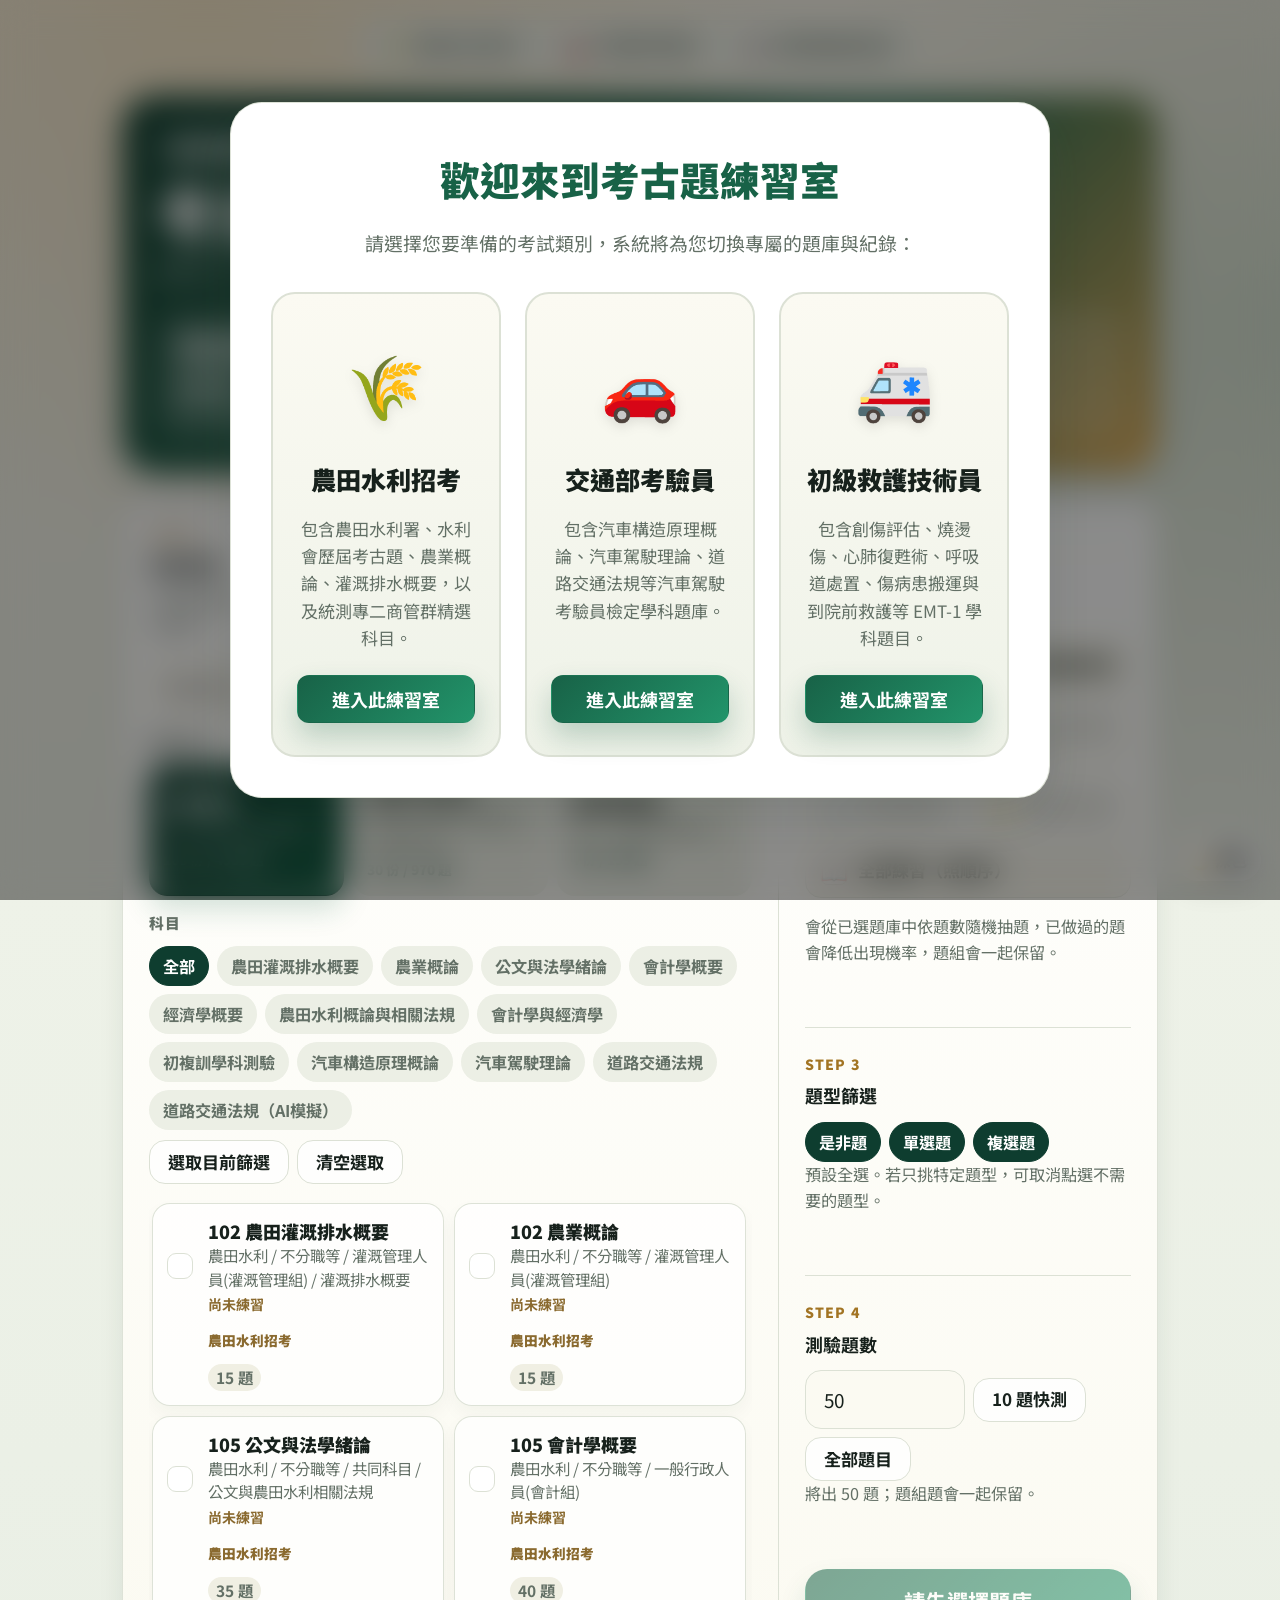
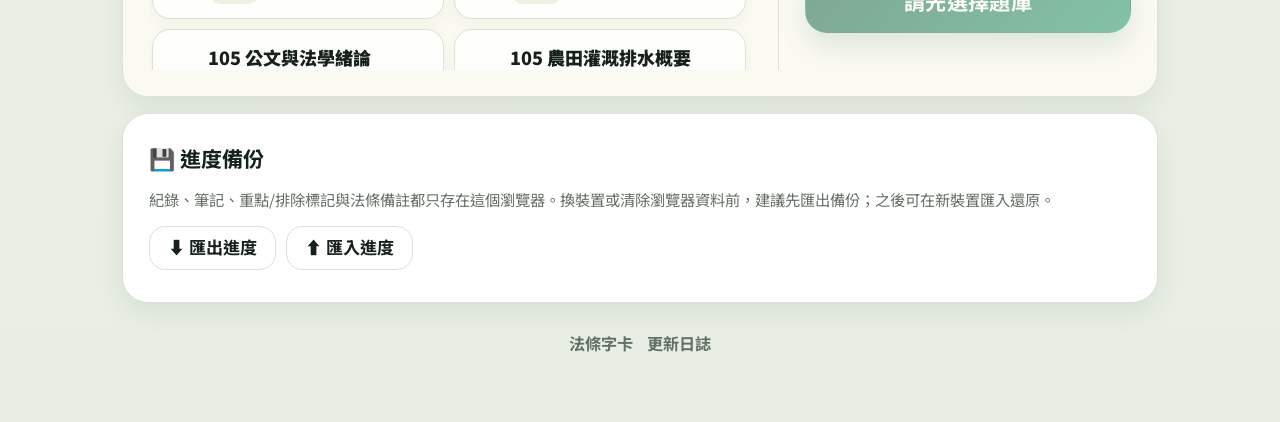
==== commit dfaf0b0f: "feat: 新增初級救護技術員（EMT-1）題庫 300 題並重構前端架構 - 新增「初級救護技術員」考試類別與陸軍北區訓練中心初複訓學科測驗題庫（300 題） - js/shared.js 拆成 c" ====
--- a/index.html
+++ b/index.html
@@ -9,25 +9,20 @@
   <meta charset="UTF-8">
   <meta name="viewport" content="width=device-width, initial-scale=1.0">
   <title>考古題練習室 | 靜態版</title>
-  <link rel="stylesheet" href="css/style.css?v=theme2">
+  <link rel="stylesheet" href="css/style.css?v=20261005">
 </head>
 
 <body>
   <div class="container fade-in">
 
-    <!-- Top segmented track switcher -->
-    <div class="track-switcher-wrap">
-      <div class="track-switcher">
-        <button class="track-btn" id="trackBtnIrrigation" onclick="switchTrack('irrigation')">🌾 農田水利招考</button>
-        <button class="track-btn" id="trackBtnTraffic" onclick="switchTrack('traffic')">🚗 交通部考驗員</button>
-      </div>
-    </div>
+    <!-- 考試類別切換列（由 js/tracks.js 的 TRACKS 產生） -->
+    <nav class="track-switcher-wrap" id="trackSwitcher" aria-label="考試類別"></nav>
 
     <section class="hero-panel">
       <div class="page-header">
         <div class="eyebrow">題庫持續更新</div>
         <h1>考古題練習室</h1>
-        <p class="subtitle">農田水利、統測專二與更多題庫，都用同一套流程練習。</p>
+        <p class="subtitle" id="heroSubtitle">農田水利、統測、交通部考驗員與 EMT-1 題庫，都用同一套流程練習。</p>
       </div>
 
       <div class="stat-row" id="statRow">
@@ -66,7 +61,7 @@
           <div class="selected-pill" id="selectedSummary">載入中...</div>
         </div>
 
-        <input id="bankSearch" class="bank-search" type="search" placeholder="搜尋年份、科目、來源，例如 112、會計、統測..." oninput="renderBankBrowser()">
+        <input id="bankSearch" class="bank-search" type="search" placeholder="搜尋年份、科目、來源，例如 112、會計、統測...">
         <div class="filter-label">題庫系列</div>
         <div class="collection-grid" id="sourceFilters"></div>
         <div class="filter-label">科目</div>
@@ -199,300 +194,304 @@
 
   </div>
 
-  <!-- Stunning full-screen Glassmorphic Track Selection Overlay -->
-  <div class="track-overlay" id="trackOverlay" style="display: none;">
-    <div class="track-modal fade-in">
-      <div class="track-modal-header">
-        <h2>歡迎來到考古題練習室</h2>
-        <p>請選擇您要準備的考試類別，系統將為您切換專屬的題庫與紀錄：</p>
-      </div>
-      <div class="track-cards-container">
-        <div class="track-card card-irrigation" onclick="selectTrack('irrigation')">
-          <div class="track-icon">🌾</div>
-          <h3>農田水利招考</h3>
-          <p>包含農田水利署、水利會歷屆考古題、農業概論、灌溉排水概要，以及統測專二商管群精選科目。</p>
-          <button class="btn btn-primary btn-block" style="min-height: 48px; border-radius: 12px; font-size: 1rem; padding: 8px 16px;">進入此練習室</button>
-        </div>
-        <div class="track-card card-traffic" onclick="selectTrack('traffic')">
-          <div class="track-icon">🚗</div>
-          <h3>交通部考驗員</h3>
-          <p>包含汽車構造原理概論、汽車駕駛理論、道路交通法規等汽車駕駛考驗員檢定學科題庫。</p>
-          <button class="btn btn-primary btn-block" style="min-height: 48px; border-radius: 12px; font-size: 1rem; padding: 8px 16px;">進入此練習室</button>
-        </div>
-      </div>
-    </div>
-  </div>
-
-  <script src="js/shared.js?v=theme2"></script>
+  <script src="js/core.js?v=20261005"></script>
+  <script src="js/tracks.js?v=20261005"></script>
+  <script src="js/progress.js?v=20261005"></script>
+  <script src="js/question-view.js?v=20261005"></script>
   <script>
-    let allQuestions = [];
-    let currentBank = '';
-    let BANK_INFO = [];
     let ALL_BANKS = [];
+    let BANK_INFO = [];          // 目前分流的題庫
     let selectedBanks = new Set();
-    let activeSource = '全部';
-    let activeSubject = '全部';
     let visibleBanks = [];
     let useAllQuestions = false;
-
-    let COLLECTIONS = [];
-
-    function selectTrack(track) {
-      setSelectedTrack(track);
-      
-      const overlay = document.getElementById('trackOverlay');
-      overlay.style.opacity = '0';
-      setTimeout(() => {
-        overlay.style.display = 'none';
-        overlay.style.opacity = '1';
-      }, 300);
-      
-      document.getElementById('trackBtnIrrigation').classList.toggle('active', track === 'irrigation');
-      document.getElementById('trackBtnTraffic').classList.toggle('active', track === 'traffic');
-      
+    let selectedTypes = new Set(['tf', 'sc', 'mc']);
+
+    // 需要「限定來源題庫」面板的測驗模式
+    const SCOPE_MODES = ['wrong', 'still-wrong', 'key', 'stat'];
+
+    const MODE_HELP = {
+      random: '會從已選題庫中依題數隨機抽題，已做過的題會降低出現機率，題組會一起保留。',
+      unseen: '只抽「從未實際作答過」的題（從已選題庫中濾掉做過的，跳過不算已做）；隨機模式則只是降低做過題的出現機率。',
+      wrong: '會從曾答錯過的題目中依題數抽題；可在下方「限定來源題庫」勾選只練特定題庫的錯題。',
+      'still-wrong': '會從目前仍未答對的錯題中依題數抽題；可在下方「限定來源題庫」縮小範圍。',
+      stat: '會從「累計答錯次數達到門檻」的題目中依題數抽題（後來答對過也算）；可再用正確率上限與來源題庫縮小範圍。',
+      key: '會從已標記為重點的題目中依題數抽題；可在下方「限定來源題庫」縮小範圍。',
+      all: '會依題庫原順序練習；如果有設定題數，只取前段題目。',
+    };
+
+    const $ = id => document.getElementById(id);
+
+    const shelf = new BankShelf({
+      els: { search: $('bankSearch'), collections: $('sourceFilters'), subjects: $('subjectFilters') },
+      onChange: renderBankBrowser,
+      collectionStats: banks => {
+        const ps = getPracticeStats();
+        let practicedBanks = 0;
+        let practicedQuestions = 0;
+        banks.forEach(bank => {
+          const pb = ps.perBank[bank.file];
+          if (pb && pb.attempted.size > 0) {
+            practicedBanks++;
+            practicedQuestions += pb.attempted.size;
+          }
+        });
+        return practicedQuestions > 0
+          ? `<span class="collection-practiced">✅ 練過 ${practicedBanks} 份 / ${practicedQuestions} 題</span>`
+          : '';
+      },
+    });
+
+    const scopePicker = new BankScopePicker({
+      container: $('modeScopePanel'),
+      hint: '這些是你的錯題／標記題實際所在的題庫，預設全選；取消勾選可只練特定來源。',
+      onChange: updateStartState,
+    }).watchLayout();
+
+    $('bankList').addEventListener('click', e => {
+      const card = e.target.closest('[data-file]');
+      if (card) toggleBank(card.dataset.file);
+    });
+
+    /* ===== 分流 ===== */
+    function onTrackChanged() {
+      $('heroSubtitle').textContent = getActiveTrack().subtitle;
       applyTrackFilter();
-      updateSubtitle();
-    }
-
-    function switchTrack(track) {
-      if (getSelectedTrack() === track) return;
-      setSelectedTrack(track);
-      
-      document.getElementById('trackBtnIrrigation').classList.toggle('active', track === 'irrigation');
-      document.getElementById('trackBtnTraffic').classList.toggle('active', track === 'traffic');
-      
-      applyTrackFilter();
-      updateSubtitle();
-    }
-
-    function updateSubtitle() {
-      const track = getSelectedTrack();
-      const subtitleEl = document.querySelector('.hero-panel .subtitle');
-      if (subtitleEl) {
-        if (track === 'traffic') {
-          subtitleEl.textContent = '交通部公路局公路監理人員汽車駕駛考驗員歷年精選學科題庫。';
-        } else {
-          subtitleEl.textContent = '農田水利、統測專二與更多題庫，都用同一套流程練習。';
-        }
-      }
     }
 
     function applyTrackFilter() {
-      const track = getSelectedTrack();
-      
-      if (track === 'traffic') {
-        COLLECTIONS = [
-          { id: '全部', title: '全部題庫', desc: '跨系列搜尋與混合練習' },
-          { id: 'traffic-structure', title: '汽車構造原理', desc: '汽車構造與構造原理概論' },
-          { id: 'traffic-theory', title: '汽車駕駛理論', desc: '駕駛理論與安全駕駛知識' },
-          { id: 'traffic-law', title: '道路交通法規', desc: '交通安全法規與相關監理實務' }
-        ];
-      } else {
-        COLLECTIONS = [
-          { id: '全部', title: '全部題庫', desc: '跨系列搜尋與混合練習' },
-          { id: 'irrigation', title: '農田水利招考', desc: '水利會、農田水利署與共同/專業科目' },
-          { id: 'tve-business', title: '統測商管群', desc: '專二：會計學與經濟學' }
-        ];
-      }
-      
-      const colGrid = document.getElementById('sourceFilters');
-      if (colGrid) {
-        colGrid.style.setProperty('--cols', track === 'traffic' ? 4 : 3);
-      }
-
       BANK_INFO = ALL_BANKS.filter(isBankInActiveTrack);
       selectedBanks = new Set();
-      
-      document.getElementById('totalCount').textContent =
-        BANK_INFO.reduce((sum, bank) => sum + (bank.count || 0), 0);
-      
-      activeSource = '全部';
-      activeSubject = '全部';
+      shelf.reset(BANK_INFO);
+      scopePicker.reset();
+      $('totalCount').textContent = sumQuestionCount(BANK_INFO);
       renderBankBrowser();
-      
-      // 2. Check for saved session
+      renderResumeCard();
+      renderStats();
+      renderHistoryList();
+    }
+
+    function renderResumeCard() {
+      let show = false;
       try {
-        const raw = localStorage.getItem('quiz_session');
-        if (raw) {
-          const saved = JSON.parse(raw);
-          if (saved.quizQ && saved.quizQ.length > 0) {
-            const sessionBank = saved.bank || (saved.quizQ[0] && saved.quizQ[0]._bank) || '';
-            if (isBankFileInActiveTrack(sessionBank)) {
-              const answered = Object.keys(saved.userAns || {}).length;
-              const total = saved.quizQ.length;
-              const mins = Math.floor((saved.elapsed || 0) / 60);
-              document.getElementById('resumeInfo').textContent =
-                `${total} 題中已做 ${answered} 題，已用時 ${mins} 分鐘`;
-              document.getElementById('resumeCard').style.display = 'block';
-            } else {
-              document.getElementById('resumeCard').style.display = 'none';
-            }
+        const saved = JSON.parse(localStorage.getItem('quiz_session') || 'null');
+        if (saved && saved.quizQ && saved.quizQ.length > 0) {
+          const sessionBank = saved.bank || (saved.quizQ[0] && saved.quizQ[0]._bank) || '';
+          if (isBankFileInActiveTrack(sessionBank)) {
+            const answered = Object.values(saved.userAns || {}).filter(isAnswered).length;
+            const mins = Math.floor((saved.elapsed || 0) / 60);
+            $('resumeInfo').textContent = `${saved.quizQ.length} 題中已做 ${answered} 題，已用時 ${mins} 分鐘`;
+            show = true;
           }
-        } else {
-          document.getElementById('resumeCard').style.display = 'none';
         }
       } catch { }
-
+      $('resumeCard').style.display = show ? 'block' : 'none';
+    }
+
+    // 統計卡片與依賴紀錄的模式卡片（沒有錯題/重點題時停用）
+    function renderStats() {
       const wp = getWrongPool();
-      document.getElementById('todayWrongCount').textContent = wp.today_wrong.length;
-      document.getElementById('pastWrongCount').textContent = wp.past_wrong.length;
+      $('todayWrongCount').textContent = wp.today_wrong.length;
+      $('pastWrongCount').textContent = wp.past_wrong.length;
 
       const ps = getPracticeStats();
-      const trackTotal = BANK_INFO.reduce((sum, bank) => sum + (bank.count || 0), 0);
+      const trackTotal = sumQuestionCount(BANK_INFO);
       const pct = trackTotal ? Math.round(ps.attemptedCount / trackTotal * 100) : 0;
-      document.getElementById('practicedCount').textContent = ps.attemptedCount;
-      document.getElementById('practicedNote').textContent = ps.attemptedCount
-        ? `共 ${trackTotal} 題 · 涵蓋 ${pct}%`
-        : '尚未開始';
-
-      const wrongCard = document.getElementById('modeCardWrong');
-      const stillWrongCard = document.getElementById('modeCardStillWrong');
-      const statCard = document.getElementById('modeCardStat');
-      const keyCard = document.getElementById('modeCardKey');
-
-      if (wrongCard && stillWrongCard) {
-        const hasWrong = wp.ever_wrong.length > 0;
-        wrongCard.classList.toggle('disabled', !hasWrong);
-        stillWrongCard.classList.toggle('disabled', !hasWrong);
-        wrongCard.querySelector('.mode-title').textContent = hasWrong ? `曾錯過的題 (${wp.ever_wrong.length})` : '曾錯過的題';
-        stillWrongCard.querySelector('.mode-title').textContent = hasWrong ? `至今仍錯的題 (${wp.still_wrong.length})` : '至今仍錯的題';
-        // 常錯題篩選與「曾錯過的題」共用同一個母集合（錯 ≥ 1 次），沒錯題時一併停用
-        if (statCard) statCard.classList.toggle('disabled', !hasWrong);
-      }
-
-      const keyQuestions = getQuestionsWithTag('key').filter(item => isBankFileInActiveTrack(item.bank));
-      const keyCount = keyQuestions.length;
-      if (keyCard) {
-        const hasKey = keyCount > 0;
-        keyCard.classList.toggle('disabled', !hasKey);
-        keyCard.querySelector('.mode-title').textContent = hasKey ? `重點標記題 (${keyCount})` : '重點標記題';
-      }
-
-      // Reset to random if active mode is disabled
-      const activeVal = document.getElementById('quizMode').value;
-      if ((activeVal === 'wrong' || activeVal === 'still-wrong' || activeVal === 'stat') && wp.ever_wrong.length === 0) {
-        selectQuizMode('random');
-      } else if (activeVal === 'key' && keyCount === 0) {
-        selectQuizMode('random');
-      }
-      updateModeHelp();
-      renderModeScopePanel();
-
+      $('practicedCount').textContent = ps.attemptedCount;
+      $('practicedNote').textContent = ps.attemptedCount ? `共 ${trackTotal} 題 · 涵蓋 ${pct}%` : '尚未開始';
+
+      const hasWrong = wp.ever_wrong.length > 0;
+      const keyCount = getModeSourceItems('key').length;
+      // 常錯題篩選與「曾錯過的題」共用同一個母集合（錯 ≥ 1 次），沒錯題時一併停用
+      setModeCard('wrong', hasWrong, hasWrong ? `曾錯過的題 (${wp.ever_wrong.length})` : '曾錯過的題');
+      setModeCard('still-wrong', hasWrong, hasWrong ? `至今仍錯的題 (${wp.still_wrong.length})` : '至今仍錯的題');
+      setModeCard('stat', hasWrong);
+      setModeCard('key', keyCount > 0, keyCount ? `重點標記題 (${keyCount})` : '重點標記題');
+
+      // 目前模式被停用時退回隨機
+      const active = document.querySelector(`.mode-card[data-value="${currentMode()}"]`);
+      if (active && active.classList.contains('disabled')) selectQuizMode('random');
+      else selectQuizMode(currentMode(), { keepScope: true });
+    }
+
+    function setModeCard(mode, enabled, title) {
+      const card = document.querySelector(`.mode-card[data-value="${mode}"]`);
+      if (!card) return;
+      card.classList.toggle('disabled', !enabled);
+      if (title) card.querySelector('.mode-title').textContent = title;
+    }
+
+    /* ===== 歷程紀錄 ===== */
+    // 預設只顯示最近幾筆，其餘可展開／收合
+    const HISTORY_COLLAPSE_THRESHOLD = 5;
+    let historyExpanded = false;
+
+    function toggleHistoryExpanded() {
+      historyExpanded = !historyExpanded;
       renderHistoryList();
     }
 
-    function bankFileLabel(file) {
-      const b = ALL_BANKS.find(x => x.file === file);
-      if (b) return bankTitle(b);
-      return (file || '').replace(/^.*\//, '').replace(/\.json$/, '');
+    function findBank(file) {
+      return ALL_BANKS.find(b => b.file === file);
     }
 
     function sessionBankSummary(h) {
       const files = [...new Set((h.answers || []).map(a => a.bank).filter(Boolean))];
-      if (!files.length) return '';
       // 依 displayName（含年份+科目）分組，組內列出梯次/年度檢定，避免同名混淆
       const groups = new Map();
       files.forEach(f => {
-        const b = ALL_BANKS.find(x => x.file === f);
-        const title = b ? bankTitle(b) : bankFileLabel(f);
-        const cat = b ? (b.category || '') : '';
+        const b = findBank(f);
+        const title = b ? bankTitle(b) : bankLabel(f);
         if (!groups.has(title)) groups.set(title, []);
-        if (cat) groups.get(title).push(cat);
+        if (b && b.category) groups.get(title).push(b.category);
       });
       return [...groups.entries()]
         .map(([title, cats]) => cats.length ? `${title}（${cats.join('、')}）` : title)
         .join('、');
     }
 
-    // 歷程紀錄預設只顯示最近幾筆，其餘可展開／收合
-    const HISTORY_COLLAPSE_THRESHOLD = 5;
-    let historyExpanded = false;
-
-    function toggleHistoryExpanded() {
-      historyExpanded = !historyExpanded;
-      renderHistoryList();
-    }
-
     function renderHistoryList() {
-      const allHistory = loadLocalHistory();
-      const filteredHistory = allHistory
-        .map((h, index) => ({ record: h, index }))
-        .filter(item => isSessionInActiveTrack(item.record));
-
-      const historyCard = document.getElementById('historyCard');
-      const list = document.getElementById('historyList');
-
-      if (filteredHistory.length > 0) {
-        historyCard.style.display = 'block';
-        const ordered = filteredHistory.slice().reverse();
-        const collapsible = ordered.length > HISTORY_COLLAPSE_THRESHOLD;
-        const shown = (collapsible && !historyExpanded)
-          ? ordered.slice(0, HISTORY_COLLAPSE_THRESHOLD)
-          : ordered;
-        const rows = shown.map((item) => {
-          const h = item.record;
-          const realIdx = item.index;
-          const pct = h.score || 0;
-          const cls = pct >= 70 ? 'text-green' : 'text-red';
-          const bankSummary = sessionBankSummary(h);
-          return `<div style="display:flex;justify-content:space-between;align-items:center;padding:10px 0;border-bottom:1px solid var(--border);">
+      const ordered = loadLocalHistory()
+        .map((record, index) => ({ record, index }))
+        .filter(item => isSessionInActiveTrack(item.record))
+        .reverse();
+
+      const historyCard = $('historyCard');
+      const list = $('historyList');
+      if (!ordered.length) {
+        historyCard.style.display = 'none';
+        list.innerHTML = '';
+        return;
+      }
+
+      historyCard.style.display = 'block';
+      const collapsible = ordered.length > HISTORY_COLLAPSE_THRESHOLD;
+      const shown = collapsible && !historyExpanded ? ordered.slice(0, HISTORY_COLLAPSE_THRESHOLD) : ordered;
+      const rows = shown.map(({ record: h, index }) => {
+        const pct = h.score || 0;
+        const bankSummary = sessionBankSummary(h);
+        return `<div class="history-row">
           <div>
             <div>
-              <span class="text-dim" style="font-size:0.9rem">${h.date || '?'}</span>
-              <span class="fw-900 ${cls}" style="margin-left:12px">${pct}分 (${h.correct}/${h.total})</span>
+              <span class="text-dim history-date">${esc(h.date || '?')}</span>
+              <span class="fw-900 history-score ${pct >= 70 ? 'text-green' : 'text-red'}">${pct}分 (${h.correct}/${h.total})</span>
             </div>
-            ${bankSummary ? `<div class="text-dim" style="font-size:0.8rem;margin-top:3px">📄 ${esc(bankSummary)}</div>` : ''}
-          </div>
-          <div style="display:flex;gap:8px;">
-            <button class="btn btn-secondary btn-sm" style="padding:6px 12px;min-height:36px;font-size:0.85rem" onclick="viewHistory(${realIdx})">查閱</button>
-            <button class="btn btn-sm" style="padding:6px 12px;min-height:36px;font-size:0.85rem;background:var(--wrong-bg);color:var(--wrong);border:1px solid #e57373" onclick="deleteSingle(${realIdx})">刪除</button>
+            ${bankSummary ? `<div class="text-dim history-banks">📄 ${esc(bankSummary)}</div>` : ''}
+          </div>
+          <div class="history-actions">
+            <button class="btn btn-secondary btn-sm" onclick="viewHistory(${index})">查閱</button>
+            <button class="btn btn-sm btn-soft-danger" onclick="deleteSingle(${index})">刪除</button>
           </div>
         </div>`;
-        }).join('');
-        const toggle = collapsible
-          ? `<div class="text-center" style="margin-top:12px">
-              <button class="btn btn-secondary btn-sm" style="font-size:0.85rem" onclick="toggleHistoryExpanded()">${historyExpanded ? '收合' : `展開全部 (${ordered.length})`}</button>
-            </div>`
-          : '';
-        list.innerHTML = rows + toggle;
-      } else {
-        historyCard.style.display = 'none';
-        list.innerHTML = '';
-      }
-    }
-
-    function bankTitle(bank) {
-      return bank.displayName || `${bank.year || ''} ${bank.subject || bank.name || ''}`.trim();
-    }
-
+      }).join('');
+      const toggle = collapsible
+        ? `<div class="text-center mt-12">
+            <button class="btn btn-secondary btn-sm" onclick="toggleHistoryExpanded()">${historyExpanded ? '收合' : `展開全部 (${ordered.length})`}</button>
+          </div>`
+        : '';
+      list.innerHTML = rows + toggle;
+    }
+
+    /* ===== 題庫選擇 ===== */
     function getSelectedBankList() {
       return BANK_INFO.filter(bank => selectedBanks.has(bank.file));
     }
 
-    function selectedTotalCount() {
-      return getSelectedBankList().reduce((sum, bank) => sum + (bank.count || 0), 0);
+    function renderBankBrowser() {
+      shelf.render();
+      visibleBanks = shelf.visibleBanks();
+      const ps = getPracticeStats();
+      $('bankList').innerHTML = visibleBanks.length
+        ? visibleBanks.map(bank => bankCardHTML(bank, { selected: selectedBanks.has(bank.file), practice: ps })).join('')
+        : '<div class="empty-state">找不到符合條件的題庫。</div>';
+      updateSelectedSummary();
+    }
+
+    function toggleBank(file) {
+      if (selectedBanks.has(file)) selectedBanks.delete(file);
+      else selectedBanks.add(file);
+      renderBankBrowser();
+    }
+
+    function selectVisibleBanks() {
+      visibleBanks.forEach(bank => selectedBanks.add(bank.file));
+      renderBankBrowser();
+    }
+
+    function clearSelectedBanks() {
+      selectedBanks.clear();
+      renderBankBrowser();
     }
 
     function updateSelectedSummary() {
       const selected = getSelectedBankList();
-      const total = selectedTotalCount();
-      document.getElementById('selectedSummary').textContent = selected.length
-        ? `已選 ${selected.length} 份 / ${total} 題`
+      $('selectedSummary').textContent = selected.length
+        ? `已選 ${selected.length} 份 / ${sumQuestionCount(selected)} 題`
         : '請選擇題庫';
-      currentBank = selected[0]?.file || '';
       syncCountFromInput();
       updateStartState();
     }
 
+    /* ===== 測驗模式 ===== */
+    function currentMode() {
+      return $('quizMode').value || 'random';
+    }
+
+    function selectQuizMode(mode, { keepScope = false } = {}) {
+      const card = document.querySelector(`.mode-card[data-value="${mode}"]`);
+      if (!card || card.classList.contains('disabled')) return;
+      document.querySelectorAll('.mode-card').forEach(c => c.classList.toggle('active', c === card));
+      $('quizMode').value = mode;
+      // 切換模式時重設「來源題庫」篩選（不同模式的錯題來源不同），預設全選
+      if (!keepScope) scopePicker.reset();
+      $('modeHelp').textContent = MODE_HELP[mode] || MODE_HELP.random;
+      $('statFilterPanel').style.display = mode === 'stat' ? 'block' : 'none';
+      renderModeScopePanel();
+    }
+
+    // 「常錯題篩選」模式目前的門檻（minWrong 至少 1，避免抽到沒錯過的題）
+    function getStatFilterParams() {
+      const p = parseStatFilterInputs($('statMinWrong').value, $('statMaxAcc').value);
+      return { minWrong: Math.max(1, p.minWrong), maxAccPct: p.maxAccPct };
+    }
+
+    function onStatFilterChange() {
+      // 門檻變動等於重新定義來源集合，題庫篩選重置為全選；
+      // 若沿用舊選取，被門檻暫時剔除再加回的題庫會默默維持未勾選
+      scopePicker.reset();
+      renderModeScopePanel();
+    }
+
+    function getModeSourceItems(mode) {
+      if (mode === 'wrong' || mode === 'still-wrong') {
+        const wp = getWrongPool();
+        return mode === 'wrong' ? wp.ever_wrong : wp.still_wrong;
+      }
+      if (mode === 'stat') {
+        const p = getStatFilterParams();
+        return getStatFilteredItems(p.minWrong, p.maxAccPct);
+      }
+      if (mode === 'key') {
+        return getQuestionsWithTag('key').filter(item => isBankFileInActiveTrack(item.bank));
+      }
+      return [];
+    }
+
+    function renderModeScopePanel() {
+      const mode = currentMode();
+      const panel = $('modeScopePanel');
+      const banks = SCOPE_MODES.includes(mode) ? summarizeItemsByBank(getModeSourceItems(mode), ALL_BANKS) : [];
+      if (mode === 'stat') $('statFilterCount').textContent = `符合門檻 ${banks.reduce((s, b) => s + b.count, 0)} 題`;
+      panel.style.display = banks.length ? 'block' : 'none';
+      if (banks.length) scopePicker.render(banks);
+      updateStartState();
+    }
+
     function updateStartState() {
-      const btn = document.getElementById('startBtn');
-      if (!btn) return;
-      const mode = document.getElementById('quizMode')?.value || 'random';
-      const isScopeMode = SCOPE_MODES.includes(mode);
+      const btn = $('startBtn');
+      const mode = currentMode();
       let ready, emptyText;
-      if (isScopeMode) {
-        // scopeSelected 為 null 代表尚未渲染（視同全選）；否則需至少留一個來源題庫
-        ready = !scopeSelected || scopeSelected.size > 0;
+      if (SCOPE_MODES.includes(mode)) {
+        ready = scopePicker.selectedBanks().length > 0;
         emptyText = '請至少選擇一個來源題庫';
         if (mode === 'stat' && getModeSourceItems('stat').length === 0) {
           ready = false;
@@ -506,351 +505,6 @@
       btn.textContent = ready ? '🚀 開始測驗練習' : emptyText;
     }
 
-    function selectQuizMode(mode) {
-      const card = document.querySelector(`.mode-card[data-value="${mode}"]`);
-      if (card && card.classList.contains('disabled')) return;
-
-      // Update active class
-      document.querySelectorAll('.mode-card').forEach(c => c.classList.remove('active'));
-      if (card) card.classList.add('active');
-
-      // Update hidden input value
-      const modeInput = document.getElementById('quizMode');
-      if (modeInput) modeInput.value = mode;
-
-      // 切換模式時重設「來源題庫」篩選（不同模式的錯題來源不同），預設全選
-      scopeSelected = null;
-      updateModeHelp();
-      renderModeScopePanel();
-    }
-
-    // 「曾錯過/至今仍錯/重點標記」模式（SCOPE_MODES，定義於 shared.js）的來源題庫篩選（null 代表全選）
-    let scopeSelected = null;
-    let scopeBanks = [];
-
-    // 「常錯題篩選」模式目前的門檻（minWrong 至少 1，避免抽到沒錯過的題）
-    function getStatFilterParams() {
-      const p = parseStatFilterInputs(
-        document.getElementById('statMinWrong')?.value,
-        document.getElementById('statMaxAcc')?.value
-      );
-      return { minWrong: Math.max(1, p.minWrong), maxAccPct: p.maxAccPct };
-    }
-
-    function updateStatFilterCount() {
-      const el = document.getElementById('statFilterCount');
-      if (!el) return;
-      el.textContent = `符合門檻 ${getModeSourceItems('stat').length} 題`;
-    }
-
-    function onStatFilterChange() {
-      // 門檻變動等於重新定義來源集合，題庫篩選重置為全選；
-      // 若沿用舊選取，被門檻暫時剔除再加回的題庫會默默維持未勾選
-      scopeSelected = null;
-      renderModeScopePanel();
-      updateStatFilterCount();
-      updateStartState();
-    }
-
-    function getModeSourceItems(mode) {
-      if (mode === 'wrong' || mode === 'still-wrong') {
-        const wp = getWrongPool();
-        return mode === 'wrong' ? wp.ever_wrong : wp.still_wrong;
-      }
-      if (mode === 'stat') {
-        const p = getStatFilterParams();
-        return getStatFilteredItems(p.minWrong, p.maxAccPct);
-      }
-      if (mode === 'key') {
-        return getQuestionsWithTag('key')
-          .filter(item => isBankFileInActiveTrack(item.bank))
-          .map(item => ({ bank: item.bank, qid: item.qid }));
-      }
-      return [];
-    }
-
-    function getModeSourceBanks(mode) {
-      const counts = {};
-      for (const it of getModeSourceItems(mode)) counts[it.bank] = (counts[it.bank] || 0) + 1;
-      const banks = Object.keys(counts).map(file => ({ file, count: counts[file], title: bankFileLabel(file) }));
-      // 清單內若有同名（年度＋科目相同、僅梯次/組別不同）的題庫，補上 category 以利區分
-      const nameCount = {};
-      banks.forEach(b => { nameCount[b.title] = (nameCount[b.title] || 0) + 1; });
-      banks.forEach(b => {
-        if (nameCount[b.title] > 1) {
-          const info = ALL_BANKS.find(x => x.file === b.file);
-          if (info && info.category && !b.title.includes(info.category)) b.title += ` · ${info.category}`;
-        }
-      });
-      return banks.sort((a, b) => b.count - a.count || a.title.localeCompare(b.title));
-    }
-
-    function renderModeScopePanel() {
-      const mode = document.getElementById('quizMode').value;
-      const panel = document.getElementById('modeScopePanel');
-      if (!panel) return;
-      if (!SCOPE_MODES.includes(mode)) { panel.style.display = 'none'; return; }
-
-      const banks = getModeSourceBanks(mode);
-      const total = banks.reduce((s, b) => s + b.count, 0);
-      if (!banks.length) { panel.style.display = 'none'; return; }
-
-      const valid = new Set(banks.map(b => b.file));
-      if (!scopeSelected) {
-        // null 代表尚未初始化 → 預設全選（空集合是使用者刻意「全不選」，需保留）
-        scopeSelected = new Set(valid);
-      } else {
-        // 移除已不存在的題庫（例如該題庫的錯題已全部答對）
-        scopeSelected = new Set([...scopeSelected].filter(f => valid.has(f)));
-      }
-
-      scopeBanks = banks;
-      panel.style.display = 'block';
-      panel.innerHTML = `
-        <div class="scope-head">
-          <span class="scope-title">限定來源題庫</span>
-          <span class="scope-summary"></span>
-        </div>
-        <div class="scope-hint">這些是你的錯題／標記題實際所在的題庫，預設全選；取消勾選可只練特定來源。</div>
-        <div class="bank-toolbar">
-          <button class="btn btn-secondary btn-sm" onclick="setAllScope(true)">全選</button>
-          <button class="btn btn-secondary btn-sm" onclick="setAllScope(false)">全不選</button>
-        </div>
-        <div class="scope-list">
-          ${banks.map(b => `
-            <label class="scope-item ${scopeSelected.has(b.file) ? 'selected' : ''}" data-file="${esc(b.file)}">
-              <input type="checkbox" ${scopeSelected.has(b.file) ? 'checked' : ''} onchange="toggleScopeBank(this)">
-              <span class="scope-item-title"><span class="scope-marquee">${esc(b.title)}</span></span>
-              <span class="scope-item-count">${b.count} 題</span>
-            </label>`).join('')}
-        </div>`;
-      updateScopeSummary();
-      applyScopeMarquee();
-    }
-
-    // 量測每個標題是否超出可視寬度，只有超出的才啟用跑馬燈，並依超出量決定捲動距離與速度
-    function applyScopeMarquee() {
-      document.querySelectorAll('#modeScopePanel .scope-item-title').forEach(box => {
-        const inner = box.querySelector('.scope-marquee');
-        if (!inner) return;
-        box.classList.remove('is-marquee');
-        box.style.removeProperty('--marquee-shift');
-        box.style.removeProperty('--marquee-dur');
-        const overflow = inner.scrollWidth - box.clientWidth;
-        if (overflow > 2) {
-          const dist = overflow + 8;
-          box.style.setProperty('--marquee-shift', `-${dist}px`);
-          box.style.setProperty('--marquee-dur', `${Math.max(5, dist / 22).toFixed(1)}s`);
-          box.classList.add('is-marquee');
-        }
-      });
-    }
-
-    let _scopeResizeTimer = null;
-    window.addEventListener('resize', () => {
-      clearTimeout(_scopeResizeTimer);
-      _scopeResizeTimer = setTimeout(applyScopeMarquee, 150);
-    });
-    // Web 字型載入後字寬會變，首次量測可能失準，需重量一次
-    if (document.fonts && document.fonts.ready) document.fonts.ready.then(applyScopeMarquee);
-
-    // 只更新統計文字與開始鈕狀態，避免重建 innerHTML 導致清單捲動位置被重置
-    function updateScopeSummary() {
-      const panel = document.getElementById('modeScopePanel');
-      const summary = panel && panel.querySelector('.scope-summary');
-      if (!summary) return;
-      const total = scopeBanks.reduce((s, b) => s + b.count, 0);
-      const selCount = scopeBanks.filter(b => scopeSelected && scopeSelected.has(b.file)).reduce((s, b) => s + b.count, 0);
-      summary.textContent = `已選 ${selCount} 題 / 共 ${total} 題`;
-      updateStartState();
-    }
-
-    function toggleScopeBank(input) {
-      // null 代表全選，先補齊為全部來源再增刪
-      if (!scopeSelected) scopeSelected = new Set(scopeBanks.map(b => b.file));
-      const item = input.closest('.scope-item');
-      const file = item.dataset.file;
-      if (input.checked) scopeSelected.add(file); else scopeSelected.delete(file);
-      item.classList.toggle('selected', input.checked);
-      updateScopeSummary();
-    }
-
-    function setAllScope(selectAll) {
-      scopeSelected = selectAll ? new Set(scopeBanks.map(b => b.file)) : new Set();
-      document.querySelectorAll('#modeScopePanel .scope-item').forEach(item => {
-        const on = scopeSelected.has(item.dataset.file);
-        item.classList.toggle('selected', on);
-        const cb = item.querySelector('input');
-        if (cb) cb.checked = on;
-      });
-      updateScopeSummary();
-    }
-
-    function renderFilterButtons(containerId, items, active, handlerName) {
-      document.getElementById(containerId).innerHTML = items.map(item =>
-        `<button class="filter-chip ${item === active ? 'active' : ''}" onclick="${handlerName}(${jsArg(item)})">${esc(item)}</button>`
-      ).join('');
-    }
-
-    function renderCollectionCards() {
-      document.getElementById('sourceFilters').innerHTML = COLLECTIONS.map(item => {
-        const banks = item.id === '全部'
-          ? BANK_INFO
-          : BANK_INFO.filter(bank => bankCollection(bank) === item.id);
-        const questionCount = banks.reduce((sum, bank) => sum + (bank.count || 0), 0);
-        return `<div class="collection-card ${item.id === activeSource ? 'active' : ''}" onclick="setSourceFilter(${jsArg(item.id)})">
-          <span class="collection-title">${esc(item.title)}</span>
-          <span class="collection-desc">${esc(item.desc)}</span>
-          <span class="collection-count">${banks.length} 份 / ${questionCount} 題</span>
-        </div>`;
-      }).join('');
-    }
-
-    function setSourceFilter(source) {
-      activeSource = source;
-      activeSubject = '全部';
-      renderBankBrowser();
-    }
-
-    function setSubjectFilter(subject) {
-      activeSubject = subject;
-      renderBankBrowser();
-    }
-
-    function bankMatchesSearch(bank, query) {
-      if (!query) return true;
-      const haystack = [
-        bank.year,
-        bank.subject,
-        bank.originalSubject,
-        bank.source,
-        collectionLabel(bankCollection(bank)),
-        bank.category,
-        bank.name,
-        bank.file,
-      ].filter(Boolean).join(' ').toLowerCase();
-      return haystack.includes(query.toLowerCase());
-    }
-
-    function getFilteredBanks() {
-      const query = document.getElementById('bankSearch')?.value.trim() || '';
-      return BANK_INFO.filter(bank =>
-        (activeSource === '全部' || bankCollection(bank) === activeSource) &&
-        (activeSubject === '全部' || bank.subject === activeSubject) &&
-        bankMatchesSearch(bank, query)
-      );
-    }
-
-    function renderBankBrowser() {
-      renderCollectionCards();
-      const scopedBanks = BANK_INFO.filter(bank => activeSource === '全部' || bankCollection(bank) === activeSource);
-      const subjects = ['全部', ...new Set(scopedBanks.map(bank => bank.subject).filter(Boolean))];
-      if (!subjects.includes(activeSubject)) activeSubject = '全部';
-      renderFilterButtons('subjectFilters', subjects, activeSubject, 'setSubjectFilter');
-
-      visibleBanks = getFilteredBanks();
-      const list = document.getElementById('bankList');
-      if (!visibleBanks.length) {
-        list.innerHTML = '<div class="empty-state">找不到符合條件的題庫。</div>';
-        updateSelectedSummary();
-        return;
-      }
-
-      const ps = getPracticeStats();
-      list.innerHTML = visibleBanks.map(bank => {
-        const selected = selectedBanks.has(bank.file);
-        const warnCount = getBankWarningCount(bank.file);
-        const warningBadge = warnCount > 0 ? `<span class="bank-warning-badge">⚠️ ${warnCount} 題受修法影響</span>` : '';
-        const pb = ps.perBank[bank.file];
-        const practiceInfo = pb
-          ? `🕒 最後練習 ${formatMonthDay(pb.lastIso)} · 已練 ${pb.attempted.size}/${bank.count}`
-          : '尚未練習';
-        return `<div class="bank-card ${selected ? 'selected' : ''}" onclick="toggleBank(${jsArg(bank.file)})">
-          <span class="bank-check">${selected ? '✓' : ''}</span>
-          <span class="bank-main">
-            <span class="bank-title">${esc(bankTitle(bank))}</span>
-            <span class="bank-meta">${esc(bankMeta(bank))}</span>
-            <span class="bank-practice ${pb ? '' : 'is-fresh'}">${practiceInfo}</span>
-          </span>
-          <span class="bank-series">${esc(collectionLabel(bankCollection(bank)))}</span>
-          <span class="bank-count">${bank.count} 題${warningBadge}</span>
-        </div>`;
-      }).join('');
-      updateSelectedSummary();
-    }
-
-    function toggleBank(file) {
-      if (selectedBanks.has(file)) selectedBanks.delete(file);
-      else selectedBanks.add(file);
-      renderBankBrowser();
-    }
-
-    function selectVisibleBanks() {
-      visibleBanks.forEach(bank => selectedBanks.add(bank.file));
-      renderBankBrowser();
-    }
-
-    function clearSelectedBanks() {
-      selectedBanks.clear();
-      renderBankBrowser();
-    }
-
-    async function loadBank(bank) {
-      if (!bank) {
-        allQuestions = [];
-        return;
-      }
-      currentBank = bank;
-      try {
-        allQuestions = await fetchJson(bank);
-      } catch (e) {
-        console.error('Failed to load question bank', bank, e);
-        allQuestions = [];
-        showToast('題庫讀取失敗，請重新整理後再試');
-      }
-    }
-
-    async function loadBanks() {
-      try {
-        const banks = await fetchJson('data/banks.json');
-        if (banks && banks.length > 0) {
-          registerBankIndex(banks);
-          ALL_BANKS = banks.map(b => ({
-            ...b,
-            source: b.source || '農田水利',
-            subject: b.subject || b.name,
-          }));
-          applyTrackFilter();
-          return '';
-        }
-      } catch (e) { 
-        console.error("Failed to load banks", e);
-        showToast('題庫索引讀取失敗，請確認 GitHub Pages 已部署完整');
-      }
-      return '';
-    }
-
-    async function init() {
-      await initOverrides();
-      // 0. Set up persona switcher and check for saved track
-      const track = getSelectedTrack();
-      if (!track) {
-        // Show selection overlay
-        document.getElementById('trackOverlay').style.display = 'flex';
-      } else {
-        document.getElementById('trackBtnIrrigation').classList.toggle('active', track === 'irrigation');
-        document.getElementById('trackBtnTraffic').classList.toggle('active', track === 'traffic');
-        updateSubtitle();
-      }
-
-      // 1. Load dynamic bank list
-      const firstBank = await loadBanks();
-      if (firstBank) await loadBank(firstBank);
-
-    }
-
-    let selectedTypes = new Set(['tf', 'sc', 'mc']);
-
     function toggleTypeFilter(type) {
       if (selectedTypes.has(type)) {
         if (selectedTypes.size === 1) {
@@ -858,105 +512,66 @@
           return;
         }
         selectedTypes.delete(type);
-        document.getElementById(`typeBtn${type.toUpperCase()}`).classList.remove('active');
       } else {
         selectedTypes.add(type);
-        document.getElementById(`typeBtn${type.toUpperCase()}`).classList.add('active');
-      }
-    }
-
+      }
+      $(`typeBtn${type.toUpperCase()}`).classList.toggle('active', selectedTypes.has(type));
+    }
+
+    /* ===== 題數 ===== */
+    function getQuestionCount() {
+      if (useAllQuestions) return '0';
+      const raw = parseInt($('numQuestions').value, 10);
+      return String(Number.isFinite(raw) && raw > 0 ? raw : 10);
+    }
+
+    function setQuestionCount(num) {
+      useAllQuestions = num === 0;
+      const input = $('numQuestions');
+      input.value = useAllQuestions ? '' : num;
+      input.placeholder = useAllQuestions ? '全部' : '';
+      syncCountFromInput();
+    }
+
+    function syncCountFromInput() {
+      if ($('numQuestions').value) useAllQuestions = false;
+      const total = sumQuestionCount(getSelectedBankList());
+      const requested = getQuestionCount();
+      let text;
+      if (requested === '0') {
+        text = total ? `將使用目前選取題庫的全部 ${total} 題。` : '請先選擇題庫。';
+      } else if (total && Number(requested) > total) {
+        text = `目前選取題庫共有 ${total} 題，實際會以可用題數為上限。`;
+      } else {
+        text = `將出 ${requested} 題；題組題會一起保留。`;
+      }
+      $('countHelp').textContent = text;
+    }
+
+    /* ===== 開始 / 續作 ===== */
     function doStart() {
       try { localStorage.removeItem('quiz_session'); } catch { }
-      const mode = document.getElementById('quizMode').value;
-      const num = getQuestionCount();
-      const typesStr = [...selectedTypes].join(',');
-
-      let url = `quiz.html?mode=${mode}&num=${num}&types=${typesStr}`;
+      const mode = currentMode();
+      const query = new URLSearchParams({ mode, num: getQuestionCount(), types: [...selectedTypes].join(',') });
 
       if (mode === 'stat') {
         const p = getStatFilterParams();
-        url += `&minWrong=${p.minWrong}`;
-        if (p.maxAccPct !== null) url += `&maxAcc=${p.maxAccPct}`;
+        query.set('minWrong', p.minWrong);
+        if (p.maxAccPct !== null) query.set('maxAcc', p.maxAccPct);
       }
 
       if (SCOPE_MODES.includes(mode)) {
-        const banks = getModeSourceBanks(mode);
-        if (banks.length === 0) { alert('目前沒有可練習的題目！'); return; }
-        const chosen = scopeSelected ? banks.filter(b => scopeSelected.has(b.file)) : banks;
-        if (chosen.length === 0) { alert('請至少選擇一個來源題庫！'); return; }
+        const chosen = scopePicker.selectedBanks();
+        if (!scopePicker.banks.length) { alert('目前沒有可練習的題目！'); return; }
+        if (!chosen.length) { alert('請至少選擇一個來源題庫！'); return; }
         // 只在非全選時才帶 srcBanks，全選維持原本全域行為
-        if (chosen.length < banks.length) {
-          url += `&srcBanks=${chosen.map(b => encodeURIComponent(b.file)).join(',')}`;
-        }
-        window.location.href = url;
-        return;
-      }
-
-      const selected = getSelectedBankList().map(bank => bank.file);
-      if (selected.length === 0) { alert('請至少選擇一個題庫！'); return; }
-
-      if (selected.length > 1) {
-        window.location.href = `${url}&banks=${selected.map(encodeURIComponent).join(',')}`;
+        if (scopePicker.isNarrowed()) query.set('srcBanks', chosen.map(b => b.file).join(','));
       } else {
-        window.location.href = `${url}&bank=${encodeURIComponent(selected[0])}`;
-      }
-    }
-
-    function navigateToBrowse() {
-      window.location.href = 'browse.html';
-    }
-
-    function getQuestionCount() {
-      if (useAllQuestions) return '0';
-      const raw = parseInt(document.getElementById('numQuestions').value, 10);
-      return String(Number.isFinite(raw) && raw > 0 ? raw : 10);
-    }
-
-    function setQuestionCount(num) {
-      useAllQuestions = num === 0;
-      const input = document.getElementById('numQuestions');
-      if (useAllQuestions) {
-        input.value = '';
-        input.placeholder = '全部';
-      } else {
-        input.value = num;
-        input.placeholder = '';
-      }
-      syncCountFromInput();
-    }
-
-    function syncCountFromInput() {
-      const input = document.getElementById('numQuestions');
-      if (input.value) useAllQuestions = false;
-      const total = selectedTotalCount();
-      const countHelp = document.getElementById('countHelp');
-      const requested = getQuestionCount();
-      if (requested === '0') {
-        countHelp.textContent = total ? `將使用目前選取題庫的全部 ${total} 題。` : '請先選擇題庫。';
-      } else if (total && Number(requested) > total) {
-        countHelp.textContent = `目前選取題庫共有 ${total} 題，實際會以可用題數為上限。`;
-      } else {
-        countHelp.textContent = `將出 ${requested} 題；題組題會一起保留。`;
-      }
-    }
-
-    function updateModeHelp() {
-      const mode = document.getElementById('quizMode').value;
-      const help = document.getElementById('modeHelp');
-      const text = {
-        random: '會從已選題庫中依題數隨機抽題，已做過的題會降低出現機率，題組會一起保留。',
-        unseen: '只抽「從未實際作答過」的題（從已選題庫中濾掉做過的，跳過不算已做）；隨機模式則只是降低做過題的出現機率。',
-        wrong: '會從曾答錯過的題目中依題數抽題；可在下方「限定來源題庫」勾選只練特定題庫的錯題。',
-        'still-wrong': '會從目前仍未答對的錯題中依題數抽題；可在下方「限定來源題庫」縮小範圍。',
-        stat: '會從「累計答錯次數達到門檻」的題目中依題數抽題（後來答對過也算）；可再用正確率上限與來源題庫縮小範圍。',
-        key: '會從已標記為重點的題目中依題數抽題；可在下方「限定來源題庫」縮小範圍。',
-        all: '會依題庫原順序練習；如果有設定題數，只取前段題目。',
-      };
-      help.textContent = text[mode] || text.random;
-      const statPanel = document.getElementById('statFilterPanel');
-      if (statPanel) statPanel.style.display = mode === 'stat' ? 'block' : 'none';
-      if (mode === 'stat') updateStatFilterCount();
-      updateStartState();
+        const selected = getSelectedBankList().map(bank => bank.file);
+        if (!selected.length) { alert('請至少選擇一個題庫！'); return; }
+        query.set('banks', selected.join(','));
+      }
+      window.location.href = `quiz.html?${query}`;
     }
 
     function doResume() {
@@ -966,25 +581,30 @@
     function discardSession() {
       if (!confirm('確定要捨棄未完成的測驗進度嗎？')) return;
       try { localStorage.removeItem('quiz_session'); } catch { }
-      document.getElementById('resumeCard').style.display = 'none';
+      $('resumeCard').style.display = 'none';
+    }
+
+    function navigateToBrowse() {
+      navigateTo('browse.html');
     }
 
     function viewHistory(idx) {
-      window.location.href = `review.html?historyIdx=${idx}`;
+      navigateTo(`review.html?historyIdx=${idx}`);
     }
 
     function deleteSingle(idx) {
       if (!confirm('確定要刪除這筆紀錄嗎？')) return;
       deleteLocalHistory(idx);
-      location.reload();
+      applyTrackFilter();
     }
 
     function clearAll() {
       if (!confirm('確定要清空所有紀錄嗎？此動作無法復原！')) return;
       clearLocalHistory();
-      location.reload();
-    }
-
+      applyTrackFilter();
+    }
+
+    /* ===== 進度備份 ===== */
     function doExportProgress() {
       try {
         exportAllProgress();
@@ -1010,6 +630,23 @@
       }
     }
 
+    async function init() {
+      renderTrackSwitcher($('trackSwitcher'), onTrackChanged);
+      const [banks] = await Promise.all([loadBankIndex(), initOverrides()]);
+      if (!banks.length) showToast('題庫索引讀取失敗，請確認 GitHub Pages 已部署完整');
+      ALL_BANKS = banks;
+
+      if (getSelectedTrack()) {
+        onTrackChanged();
+      } else {
+        applyTrackFilter();
+        showTrackPicker(() => {
+          markActiveTrack($('trackSwitcher'));
+          onTrackChanged();
+        });
+      }
+    }
+
     init();
   </script>
 </body>
--- a/css/style.css
+++ b/css/style.css
@@ -214,6 +214,7 @@
 .mb-12 { margin-bottom: 12px; }
 .mb-16 { margin-bottom: 16px; }
 .mb-24 { margin-bottom: 24px; }
+.mt-12 { margin-top: 12px; }
 .mt-16 { margin-top: 16px; }
 .mt-24 { margin-top: 24px; }
 .fw-900 { font-weight: 900; }
@@ -354,6 +355,8 @@
 }
 
 .collection-card {
+  width: 100%;
+  font: inherit;
   border: 1px solid transparent;
   border-radius: 18px;
   background: var(--surface-soft);
@@ -382,7 +385,8 @@
 
 .collection-title,
 .collection-desc,
-.collection-count {
+.collection-count,
+.collection-practiced {
   display: block;
 }
 
@@ -405,8 +409,16 @@
   margin-top: 8px;
 }
 
+.collection-practiced {
+  color: var(--correct);
+  font-size: 0.74rem;
+  font-weight: 900;
+  margin-top: 4px;
+}
+
 .collection-card.active .collection-desc,
-.collection-card.active .collection-count {
+.collection-card.active .collection-count,
+.collection-card.active .collection-practiced {
   color: rgba(255, 255, 255, 0.76);
 }
 
@@ -446,6 +458,7 @@
 }
 
 .bank-card {
+  font: inherit;
   display: grid;
   grid-template-columns: 30px 1fr;
   gap: 11px;
@@ -684,6 +697,10 @@
 .review-item.ri-neutral { border-left: 5px solid var(--border); }
 
 .ri-header { display: flex; justify-content: space-between; align-items: center; margin-bottom: 8px; }
+.ri-number { font-weight: 700; color: var(--text-dim); }
+.ri-number .repeat-badge { margin-left: 8px; }
+.ri-source { font-size: 0.8rem; color: var(--text-dim); margin-bottom: 8px; }
+.ri-actions { display: flex; justify-content: space-between; align-items: center; margin-top: 12px; gap: 12px; flex-wrap: wrap; }
 
 .ri-badge {
   font-size: 0.8rem; font-weight: 700; padding: 3px 10px; border-radius: 6px;
@@ -1386,23 +1403,6 @@
     margin-bottom: 14px;
   }
   
-  /* Segmented switcher on mobile: stretch full width */
-  .track-switcher-wrap {
-    width: 100%;
-    padding: 0 4px;
-  }
-  .track-switcher {
-    display: flex;
-    width: 100%;
-  }
-  .track-btn {
-    flex: 1;
-    justify-content: center;
-    padding: 8px 10px;
-    font-size: 0.88rem;
-    gap: 4px;
-  }
-
   /* Collapsible Jump Bar Wrapper inside Media Query */
 
   /* Compact option buttons and texts on mobile */
@@ -1490,12 +1490,12 @@
 
 .track-cards-container {
   display: grid;
-  grid-template-columns: repeat(2, minmax(0, 1fr));
+  grid-template-columns: repeat(auto-fit, minmax(220px, 1fr));
   gap: 24px;
 }
 
 .track-card {
-  background: var(--paper);
+  background: linear-gradient(180deg, var(--paper) 0%, var(--bg) 100%);
   border: 2px solid var(--border);
   border-radius: 24px;
   padding: 32px 24px;
@@ -1503,17 +1503,27 @@
   display: flex;
   flex-direction: column;
   align-items: center;
+  font: inherit;
+  color: inherit;
+  text-align: center;
   transition: all 0.2s cubic-bezier(0.16, 1, 0.3, 1);
 }
 
-.track-card:hover {
+.track-card:hover,
+.track-card:focus-visible {
   transform: translateY(-6px);
-  border-color: var(--accent);
-  box-shadow: var(--shadow-soft);
-  background: var(--surface-hover);
+  border-color: var(--track-accent, var(--accent));
+  box-shadow: 0 16px 36px color-mix(in srgb, var(--track-accent, var(--accent)) 18%, transparent);
+  outline: none;
+}
+
+.track-overlay.is-leaving {
+  opacity: 0;
+  transition: opacity 0.3s;
 }
 
 .track-icon {
+  display: block;
   font-size: 3.5rem;
   margin-bottom: 18px;
   filter: drop-shadow(0 4px 6px rgba(0,0,0,0.1));
@@ -1524,37 +1534,28 @@
   transform: scale(1.15) rotate(4deg);
 }
 
-.track-card h3 {
+.track-card-title {
+  display: block;
   font-size: 1.4rem;
   font-weight: 900;
   color: var(--text);
   margin-bottom: 12px;
 }
 
-.track-card p {
+.track-card-desc {
+  display: block;
   color: var(--text-dim);
   font-size: 0.95rem;
   line-height: 1.6;
-  text-align: center;
   flex-grow: 1;
   margin-bottom: 24px;
 }
 
-/* Beautiful gradient borders / decorations for each persona card */
-.track-card.card-irrigation {
-  background: linear-gradient(180deg, var(--paper) 0%, var(--bg) 100%);
-}
-.track-card.card-irrigation:hover {
-  border-color: #2e7d32;
-  box-shadow: 0 16px 36px rgba(46, 125, 50, 0.15);
-}
-
-.track-card.card-traffic {
-  background: linear-gradient(180deg, var(--paper) 0%, var(--bg) 100%);
-}
-.track-card.card-traffic:hover {
-  border-color: #1565c0;
-  box-shadow: 0 16px 36px rgba(21, 101, 192, 0.15);
+.track-card-cta {
+  min-height: 48px;
+  border-radius: 12px;
+  font-size: 1rem;
+  padding: 8px 16px;
 }
 
 /* Header Segmented Switcher Control */
@@ -1605,6 +1606,35 @@
   box-shadow: 0 4px 12px rgba(85, 199, 151, 0.2);
 }
 
+.track-name-short {
+  display: none;
+}
+
+/* 手機：切換列撐滿寬度，分流名稱改用短名（需放在基本樣式之後才會生效） */
+@media (max-width: 640px) {
+  .track-switcher-wrap {
+    width: 100%;
+    padding: 0 4px;
+  }
+  .track-switcher {
+    display: flex;
+    width: 100%;
+  }
+  .track-btn {
+    flex: 1;
+    justify-content: center;
+    padding: 8px 6px;
+    font-size: 0.88rem;
+    gap: 4px;
+  }
+  .track-name-full {
+    display: none;
+  }
+  .track-name-short {
+    display: inline;
+  }
+}
+
 @media (max-width: 640px) {
   .track-cards-container {
     grid-template-columns: 1fr;
@@ -1637,7 +1667,14 @@
   align-items: center;
   flex-wrap: wrap;
 }
+.q-meta-label {
+  font-size: 0.85rem;
+  color: var(--text-dim);
+  font-weight: 700;
+  margin-right: 4px;
+}
 .tag-pill {
+  font-family: inherit;
   border: 1px solid var(--border);
   background: var(--paper-soft);
   color: var(--text-dim);
@@ -1681,6 +1718,10 @@
 }
 .q-meta-notes-wrapper {
   width: 100%;
+  margin-top: 8px;
+}
+.q-meta-notes-wrapper[hidden] {
+  display: none;
 }
 .q-notes-input {
   width: 100%;
@@ -1947,3 +1988,27 @@
   padding: 8px 10px;
   text-align: center;
 }
+
+/* ===== 首頁歷程紀錄 ===== */
+.history-row {
+  display: flex;
+  justify-content: space-between;
+  align-items: center;
+  gap: 10px;
+  padding: 10px 0;
+  border-bottom: 1px solid var(--border);
+}
+.history-date { font-size: 0.9rem; }
+.history-score { margin-left: 12px; }
+.history-banks { font-size: 0.8rem; margin-top: 3px; }
+.history-actions { display: flex; gap: 8px; flex-shrink: 0; }
+.history-actions .btn {
+  padding: 6px 12px;
+  min-height: 36px;
+  font-size: 0.85rem;
+}
+.btn-soft-danger {
+  background: var(--wrong-bg);
+  color: var(--wrong);
+  border: 1px solid #e57373;
+}
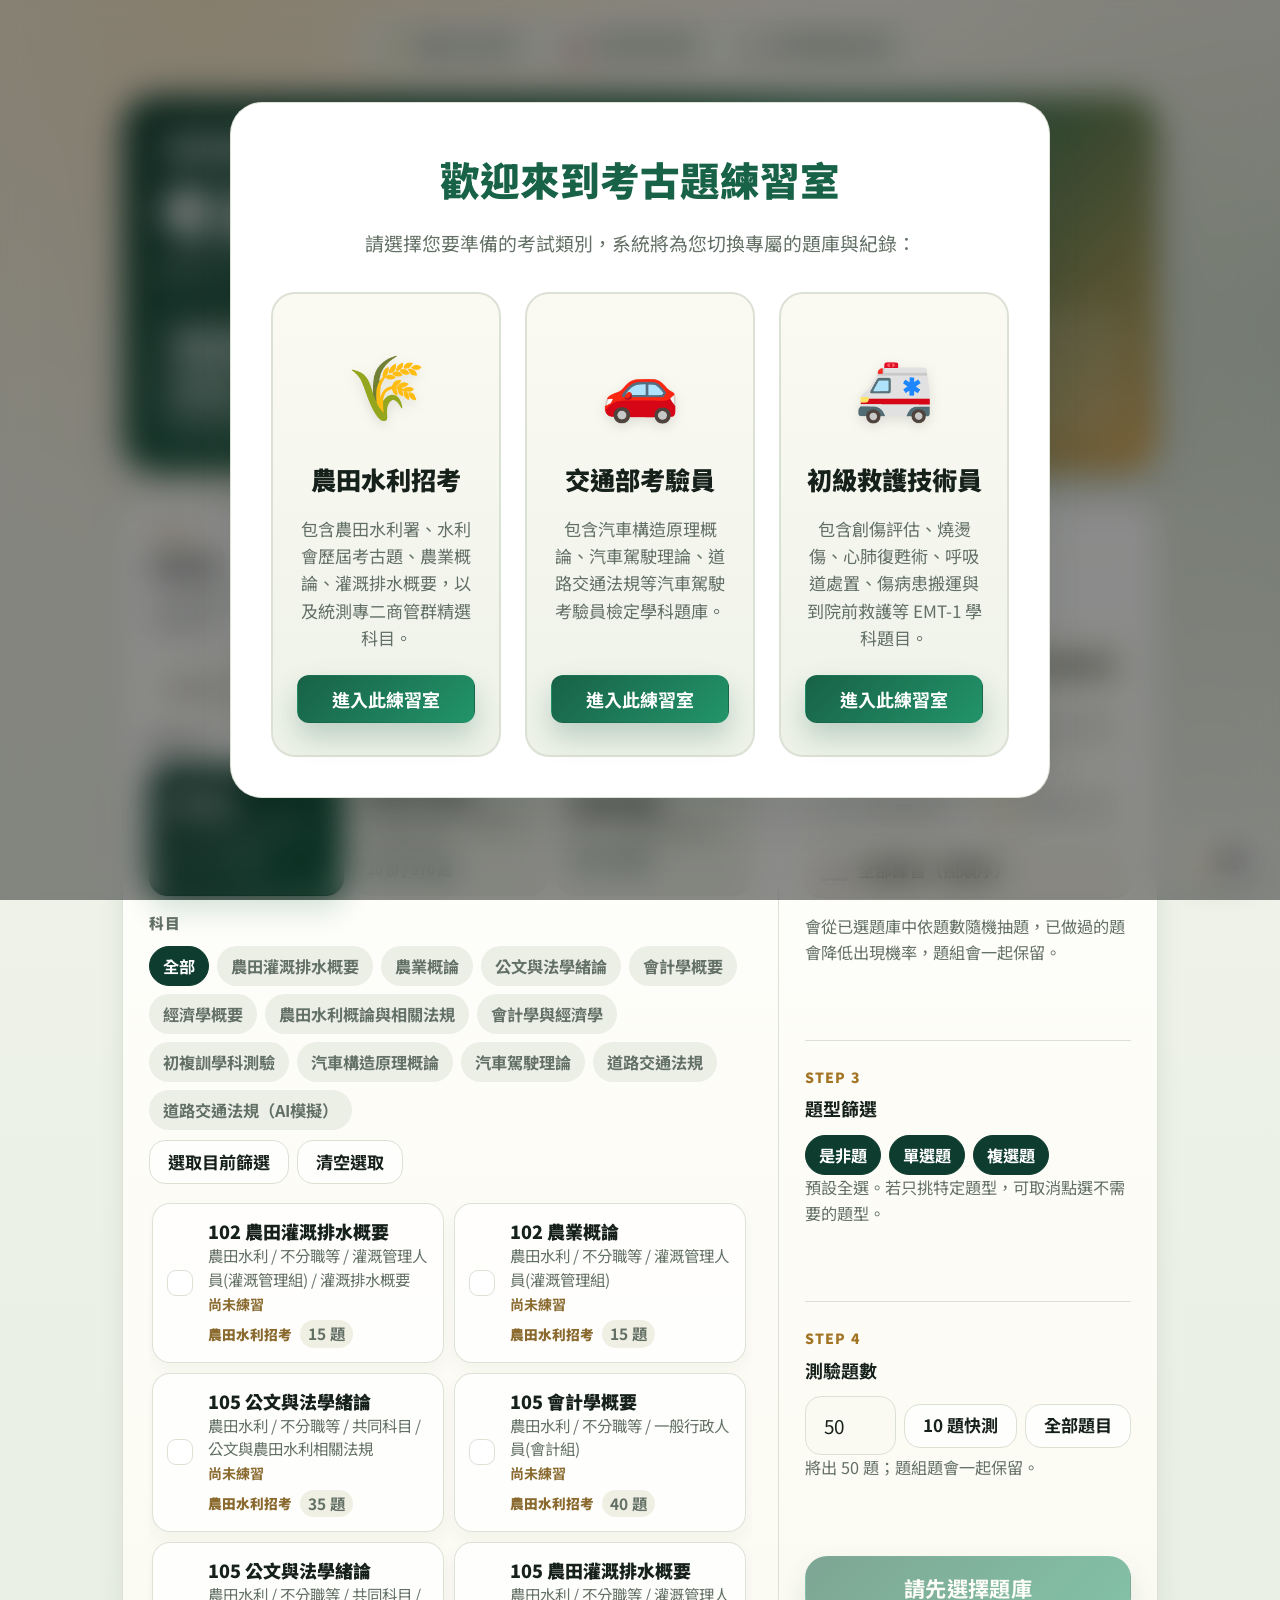
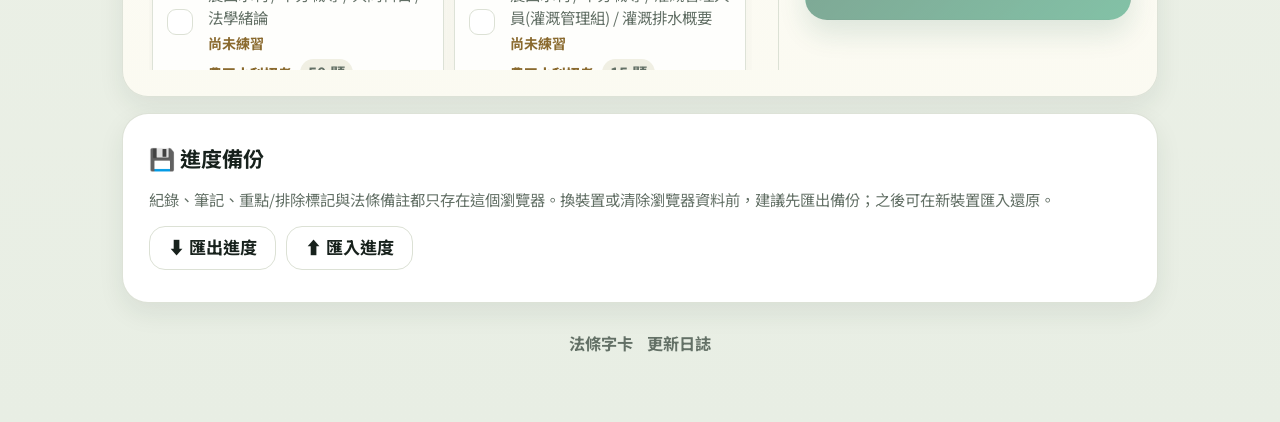
==== commit 3d9f4e9e: "feat: 介面優化（手機版精簡、只有一份題庫自動選取、題型依題庫停用） - 只有一份題庫的類別（EMT-1）自動選取；只有一個系列/科目時隱藏篩選列 - 題型按鈕依所選題庫停用不存在的題型，避免抽不" ====
--- a/index.html
+++ b/index.html
@@ -9,7 +9,7 @@
   <meta charset="UTF-8">
   <meta name="viewport" content="width=device-width, initial-scale=1.0">
   <title>考古題練習室 | 靜態版</title>
-  <link rel="stylesheet" href="css/style.css?v=20261005">
+  <link rel="stylesheet" href="css/style.css?v=20261005b">
 </head>
 
 <body>
@@ -136,7 +136,7 @@
           <button class="filter-chip active" id="typeBtnSC" onclick="toggleTypeFilter('sc')">單選題</button>
           <button class="filter-chip active" id="typeBtnMC" onclick="toggleTypeFilter('mc')">複選題</button>
         </div>
-        <div class="settings-hint">預設全選。若只挑特定題型，可取消點選不需要的題型。</div>
+        <div class="settings-hint" id="typeHelp">預設全選。若只挑特定題型，可取消點選不需要的題型。</div>
       </div>
 
       <div class="settings-section">
@@ -188,16 +188,16 @@
     </div>
 
     <div class="footer-links">
-      <a href="laws.html">法條字卡</a>
+      <a href="laws.html" id="lawsLink">法條字卡</a>
       <a href="changelog.html">更新日誌</a>
     </div>
 
   </div>
 
-  <script src="js/core.js?v=20261005"></script>
-  <script src="js/tracks.js?v=20261005"></script>
-  <script src="js/progress.js?v=20261005"></script>
-  <script src="js/question-view.js?v=20261005"></script>
+  <script src="js/core.js?v=20261005b"></script>
+  <script src="js/tracks.js?v=20261005b"></script>
+  <script src="js/progress.js?v=20261005b"></script>
+  <script src="js/question-view.js?v=20261005b"></script>
   <script>
     let ALL_BANKS = [];
     let BANK_INFO = [];          // 目前分流的題庫
@@ -255,6 +255,8 @@
     /* ===== 分流 ===== */
     function onTrackChanged() {
       $('heroSubtitle').textContent = getActiveTrack().subtitle;
+      // 法條字卡目前只收錄農田水利相關法規
+      $('lawsLink').hidden = getSelectedTrack() !== '' && getSelectedTrack() !== 'irrigation';
       applyTrackFilter();
     }
 
@@ -263,6 +265,8 @@
       selectedBanks = new Set();
       shelf.reset(BANK_INFO);
       scopePicker.reset();
+      // 只有一份題庫的分流（例如 EMT-1）直接幫忙選好
+      if (BANK_INFO.length === 1) selectedBanks.add(BANK_INFO[0].file);
       $('totalCount').textContent = sumQuestionCount(BANK_INFO);
       renderBankBrowser();
       renderResumeCard();
@@ -302,10 +306,10 @@
       const hasWrong = wp.ever_wrong.length > 0;
       const keyCount = getModeSourceItems('key').length;
       // 常錯題篩選與「曾錯過的題」共用同一個母集合（錯 ≥ 1 次），沒錯題時一併停用
-      setModeCard('wrong', hasWrong, hasWrong ? `曾錯過的題 (${wp.ever_wrong.length})` : '曾錯過的題');
-      setModeCard('still-wrong', hasWrong, hasWrong ? `至今仍錯的題 (${wp.still_wrong.length})` : '至今仍錯的題');
+      setModeCard('wrong', hasWrong, wp.ever_wrong.length);
+      setModeCard('still-wrong', wp.still_wrong.length > 0, wp.still_wrong.length);
       setModeCard('stat', hasWrong);
-      setModeCard('key', keyCount > 0, keyCount ? `重點標記題 (${keyCount})` : '重點標記題');
+      setModeCard('key', keyCount > 0, keyCount);
 
       // 目前模式被停用時退回隨機
       const active = document.querySelector(`.mode-card[data-value="${currentMode()}"]`);
@@ -313,11 +317,19 @@
       else selectQuizMode(currentMode(), { keepScope: true });
     }
 
-    function setModeCard(mode, enabled, title) {
+    // 停用沒有題目可練的模式；count 顯示成右側的數字徽章
+    function setModeCard(mode, enabled, count = 0) {
       const card = document.querySelector(`.mode-card[data-value="${mode}"]`);
       if (!card) return;
       card.classList.toggle('disabled', !enabled);
-      if (title) card.querySelector('.mode-title').textContent = title;
+      let badge = card.querySelector('.mode-count');
+      if (!badge) {
+        badge = document.createElement('span');
+        badge.className = 'mode-count';
+        card.appendChild(badge);
+      }
+      badge.textContent = count || '';
+      badge.hidden = !count;
     }
 
     /* ===== 歷程紀錄 ===== */
@@ -426,9 +438,44 @@
       const selected = getSelectedBankList();
       $('selectedSummary').textContent = selected.length
         ? `已選 ${selected.length} 份 / ${sumQuestionCount(selected)} 題`
-        : '請選擇題庫';
+        : '尚未選擇題庫';
+      $('selectedSummary').classList.toggle('is-empty', !selected.length);
       syncCountFromInput();
+      renderTypeFilters();
       updateStartState();
+    }
+
+    /* ===== 題型 ===== */
+    const TYPE_LABELS = { tf: '是非題', sc: '單選題', mc: '複選題' };
+
+    // 目前範圍內各題型題數：一般模式看已選題庫（沒選就看整個分流），錯題/標記模式看整個分流
+    function availableTypeCounts() {
+      const banks = !SCOPE_MODES.includes(currentMode()) && selectedBanks.size ? getSelectedBankList() : BANK_INFO;
+      const counts = { tf: 0, sc: 0, mc: 0 };
+      banks.forEach(bank => {
+        Object.keys(counts).forEach(type => {
+          // 舊版索引沒有 types 時視為各題型都可能有
+          counts[type] += bank.types ? (bank.types[type] || 0) : 1;
+        });
+      });
+      return counts;
+    }
+
+    function renderTypeFilters() {
+      const counts = availableTypeCounts();
+      const available = Object.keys(counts).filter(type => counts[type] > 0);
+      // 換了題庫後若勾選的題型都不存在，恢復全選，避免抽不到題
+      if (available.length && !available.some(type => selectedTypes.has(type))) available.forEach(type => selectedTypes.add(type));
+      Object.keys(TYPE_LABELS).forEach(type => {
+        const btn = $(`typeBtn${type.toUpperCase()}`);
+        const has = counts[type] > 0;
+        btn.disabled = !has;
+        btn.classList.toggle('active', has && selectedTypes.has(type));
+        btn.title = has ? '' : '目前題庫沒有這種題型';
+      });
+      $('typeHelp').textContent = available.length === 1
+        ? `目前題庫只有${TYPE_LABELS[available[0]]}。`
+        : '預設全選。若只挑特定題型，可取消點選不需要的題型。';
     }
 
     /* ===== 測驗模式 ===== */
@@ -446,6 +493,7 @@
       $('modeHelp').textContent = MODE_HELP[mode] || MODE_HELP.random;
       $('statFilterPanel').style.display = mode === 'stat' ? 'block' : 'none';
       renderModeScopePanel();
+      renderTypeFilters();
     }
 
     // 「常錯題篩選」模式目前的門檻（minWrong 至少 1，避免抽到沒錯過的題）
@@ -506,8 +554,11 @@
     }
 
     function toggleTypeFilter(type) {
+      const counts = availableTypeCounts();
+      if (!counts[type]) return;
       if (selectedTypes.has(type)) {
-        if (selectedTypes.size === 1) {
+        const activeAvailable = [...selectedTypes].filter(t => counts[t] > 0);
+        if (activeAvailable.length === 1) {
           showToast('請至少選擇一種題型！');
           return;
         }
@@ -515,7 +566,7 @@
       } else {
         selectedTypes.add(type);
       }
-      $(`typeBtn${type.toUpperCase()}`).classList.toggle('active', selectedTypes.has(type));
+      renderTypeFilters();
     }
 
     /* ===== 題數 ===== */
--- a/css/style.css
+++ b/css/style.css
@@ -2012,3 +2012,191 @@
   color: var(--wrong);
   border: 1px solid #e57373;
 }
+
+/* ===== 2026-10 UI/UX 調整 ===== */
+/* hidden 屬性一律生效（避免被 display:grid/flex 蓋掉） */
+[hidden] {
+  display: none !important;
+}
+
+/* 已選題庫狀態：是資訊不是按鈕，改成淡色標籤 */
+.selected-pill {
+  background: var(--accent-light);
+  color: var(--accent-dark);
+  border: 1px solid color-mix(in srgb, var(--accent) 30%, transparent);
+  box-shadow: none;
+}
+.selected-pill.is-empty {
+  background: transparent;
+  color: var(--text-dim);
+  border-style: dashed;
+  border-color: var(--border);
+}
+
+/* 測驗模式的題數徽章（右上角，不擠壓標題） */
+.mode-card {
+  position: relative;
+}
+.mode-count {
+  position: absolute;
+  top: -7px;
+  right: -5px;
+  min-width: 24px;
+  box-shadow: 0 2px 6px rgba(0, 0, 0, 0.08);
+  padding: 2px 8px;
+  border-radius: 999px;
+  background: var(--wrong);
+  color: #fff;
+  font-size: 0.78rem;
+  font-weight: 900;
+  text-align: center;
+}
+.mode-card[data-value="key"] .mode-count {
+  background: var(--gold);
+}
+
+/* 題庫卡片：系列、題數、修法提示排成一列 */
+.bank-tags {
+  display: flex;
+  flex-wrap: wrap;
+  align-items: center;
+  gap: 6px 8px;
+  margin-top: 6px;
+}
+.bank-tags .bank-series,
+.bank-tags .bank-count {
+  margin-top: 0;
+}
+.bank-tags .bank-warning-badge {
+  margin-left: 0;
+}
+
+/* 沒有該題型的題型按鈕 */
+.filter-chip:disabled {
+  opacity: 0.4;
+  cursor: not-allowed;
+  transform: none;
+}
+
+/* 題數：輸入框與快捷鈕同一列 */
+.quiz-count-row {
+  flex-wrap: nowrap;
+}
+.quiz-count-row .number-input {
+  flex: 1 1 auto;
+  min-width: 0;
+}
+.quiz-count-row .btn {
+  flex-shrink: 0;
+  white-space: nowrap;
+}
+
+/* 交卷頁 / 錯題本動作列 */
+.review-actions {
+  display: flex;
+  flex-wrap: wrap;
+  justify-content: center;
+  gap: 10px;
+}
+.review-actions-start {
+  justify-content: flex-start;
+}
+/* 交卷統計不可點，不要有可點的游標與浮起效果 */
+.stat-row-compact .stat-box {
+  cursor: default;
+}
+.stat-row-compact .stat-box:hover {
+  transform: none;
+  background: var(--card);
+  border-color: var(--card-border);
+}
+.stat-box .num.text-green { color: var(--correct); }
+.stat-box .num.text-red { color: var(--wrong); }
+.stat-box .num.text-gold { color: var(--gold); }
+
+.page-track {
+  display: inline-block;
+  margin-bottom: 6px;
+  padding: 3px 12px;
+  border-radius: 999px;
+  background: var(--accent-light);
+  color: var(--accent-dark);
+  font-size: 0.82rem;
+  font-weight: 900;
+}
+
+/* 更新日誌：新增/修正標籤 */
+.changelog-kind {
+  display: inline-block;
+  margin-right: 6px;
+  padding: 1px 8px;
+  border-radius: 6px;
+  font-size: 0.75rem;
+  font-weight: 900;
+  vertical-align: 1px;
+}
+.changelog-kind.kind-feat { background: var(--correct-bg); color: var(--correct); }
+.changelog-kind.kind-fix { background: var(--count-bg); color: var(--gold); }
+.changelog-kind.kind-chore { background: var(--bg); color: var(--text-dim); }
+
+/* 觸控裝置不顯示鍵盤快捷鍵說明 */
+@media (hover: none) {
+  .kbd-hint {
+    display: none;
+  }
+}
+
+@media (max-width: 600px) {
+  /* 系列卡片改兩欄、精簡說明，少佔一整個螢幕 */
+  .collection-grid {
+    grid-template-columns: repeat(2, minmax(0, 1fr)) !important;
+  }
+  .collection-card {
+    min-height: 0;
+    padding: 11px 12px;
+  }
+  .collection-desc {
+    display: none;
+  }
+
+  /* 設定很長，開始按鈕黏在畫面底部隨時可按 */
+  .quiz-dashboard > #startBtn:not(:disabled) {
+    position: sticky;
+    bottom: 12px;
+    z-index: 20;
+  }
+
+  /* 交卷統計四格一列 */
+  .stat-row.stat-row-compact {
+    grid-template-columns: repeat(4, minmax(0, 1fr));
+    gap: 8px;
+  }
+  .stat-row-compact .stat-box {
+    min-width: 0;
+    padding: 12px 8px;
+    text-align: center;
+  }
+  .stat-row-compact .stat-box .num {
+    font-size: 1.45rem;
+  }
+  .stat-row-compact .stat-box .lbl {
+    font-size: 0.8rem;
+  }
+
+  .review-actions .btn {
+    flex: 1 1 100%;
+  }
+
+  /* 作答頁：上一題/下一題/交卷黏在底部，不用捲到最下面 */
+  .nav-row {
+    position: sticky;
+    bottom: 0;
+    z-index: 20;
+    margin: 0 -14px;
+    padding: 10px 14px calc(10px + env(safe-area-inset-bottom));
+    background: color-mix(in srgb, var(--bg) 88%, transparent);
+    backdrop-filter: blur(10px);
+    -webkit-backdrop-filter: blur(10px);
+    border-top: 1px solid var(--border);
+  }
+}
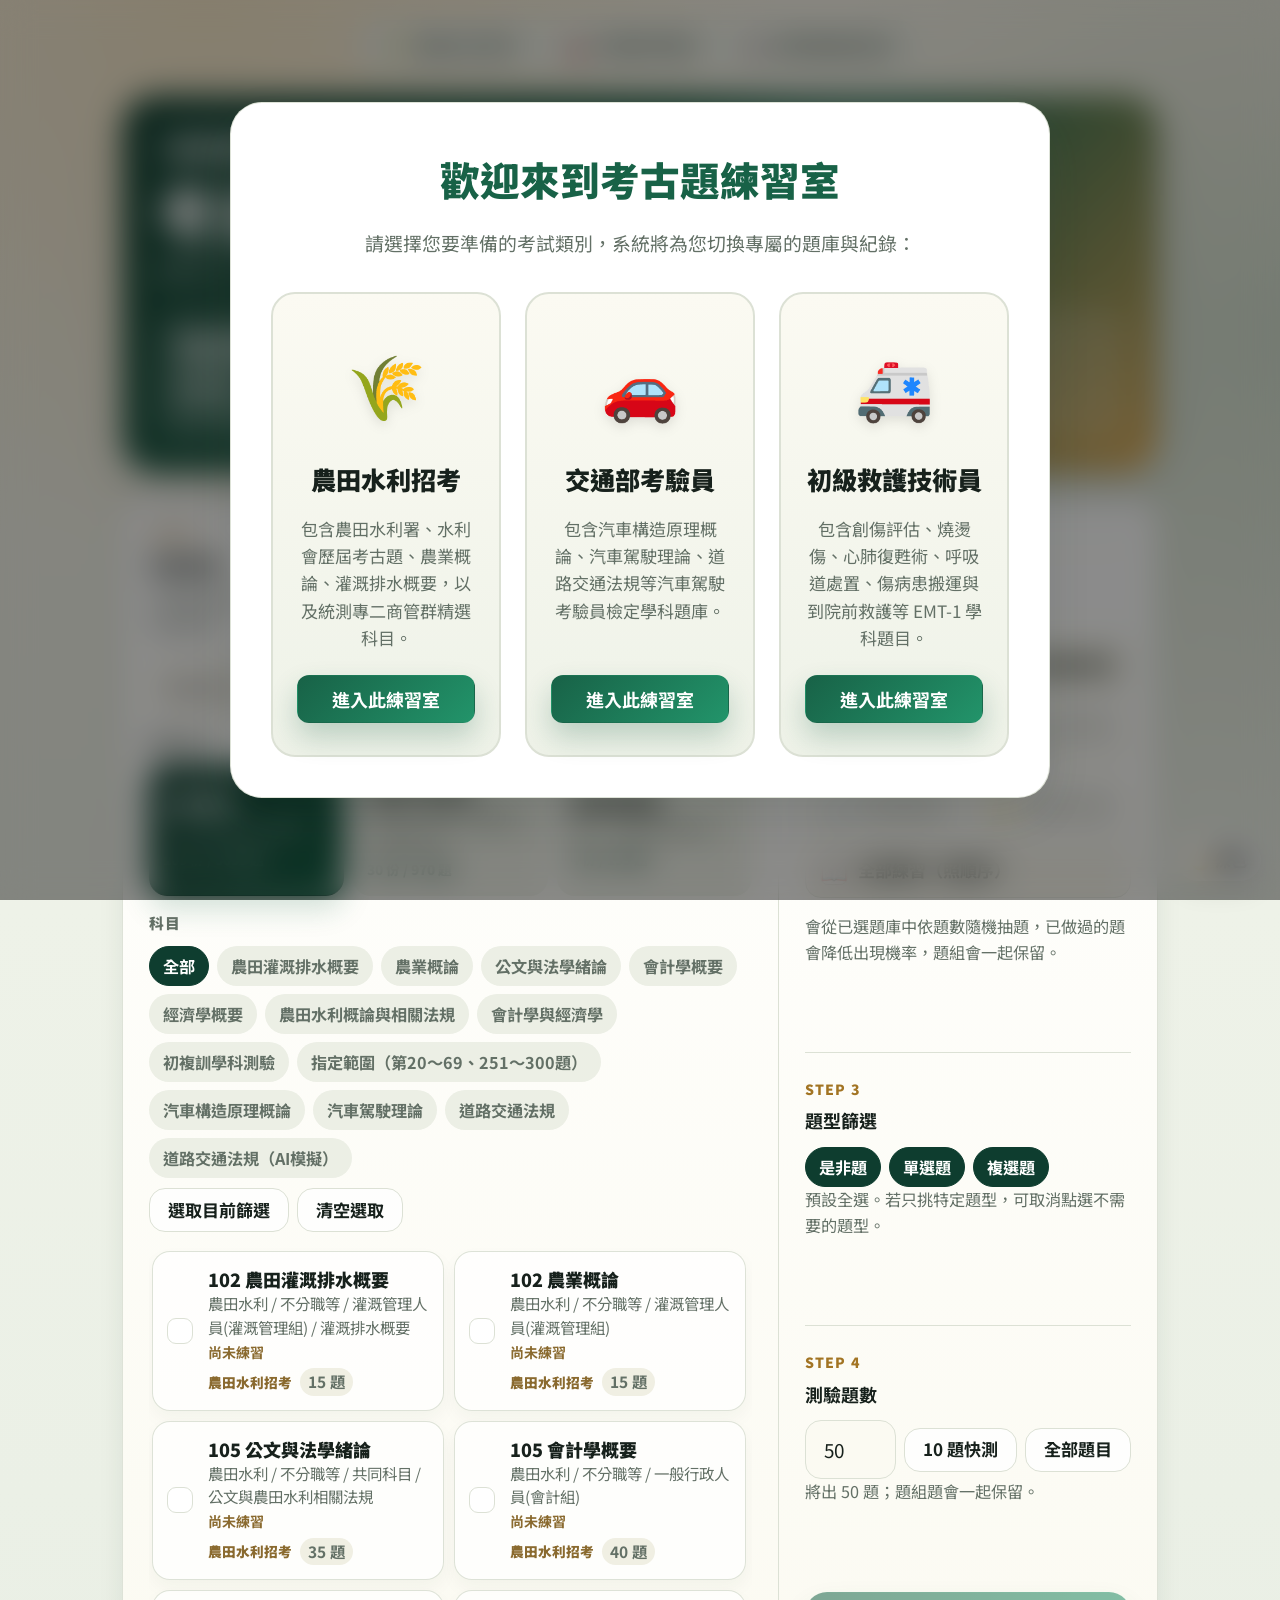
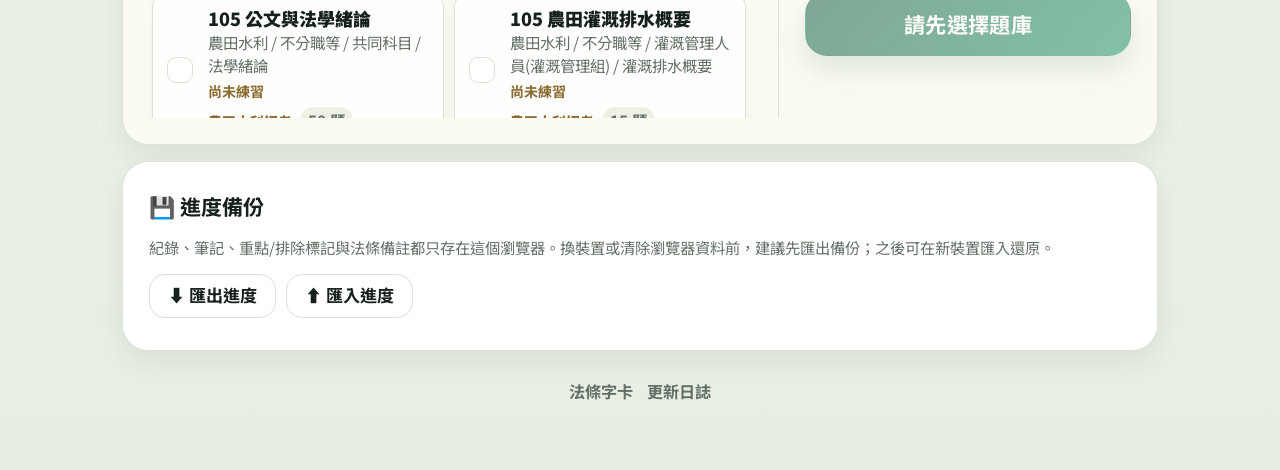
==== commit eedcdc6f: "feat: 新增 EMT-1 指定範圍題庫（第20～69、251～300題，共100題） - build_index.py 新增 DERIVED_BANKS，由來源題庫自動產生子題庫，來源修正會同步 " ====
--- a/index.html
+++ b/index.html
@@ -9,7 +9,7 @@
   <meta charset="UTF-8">
   <meta name="viewport" content="width=device-width, initial-scale=1.0">
   <title>考古題練習室 | 靜態版</title>
-  <link rel="stylesheet" href="css/style.css?v=20261005b">
+  <link rel="stylesheet" href="css/style.css?v=20261005f">
 </head>
 
 <body>
@@ -194,10 +194,10 @@
 
   </div>
 
-  <script src="js/core.js?v=20261005b"></script>
-  <script src="js/tracks.js?v=20261005b"></script>
-  <script src="js/progress.js?v=20261005b"></script>
-  <script src="js/question-view.js?v=20261005b"></script>
+  <script src="js/core.js?v=20261005f"></script>
+  <script src="js/tracks.js?v=20261005f"></script>
+  <script src="js/progress.js?v=20261005f"></script>
+  <script src="js/question-view.js?v=20261005f"></script>
   <script>
     let ALL_BANKS = [];
     let BANK_INFO = [];          // 目前分流的題庫
@@ -274,6 +274,13 @@
       renderHistoryList();
     }
 
+    // 紀錄變動後只重畫跟紀錄有關的區塊，保留使用者已選的題庫
+    function refreshProgressViews() {
+      renderBankBrowser();
+      renderStats();
+      renderHistoryList();
+    }
+
     function renderResumeCard() {
       let show = false;
       try {
@@ -646,13 +653,13 @@
     function deleteSingle(idx) {
       if (!confirm('確定要刪除這筆紀錄嗎？')) return;
       deleteLocalHistory(idx);
-      applyTrackFilter();
+      refreshProgressViews();
     }
 
     function clearAll() {
       if (!confirm('確定要清空所有紀錄嗎？此動作無法復原！')) return;
       clearLocalHistory();
-      applyTrackFilter();
+      refreshProgressViews();
     }
 
     /* ===== 進度備份 ===== */
